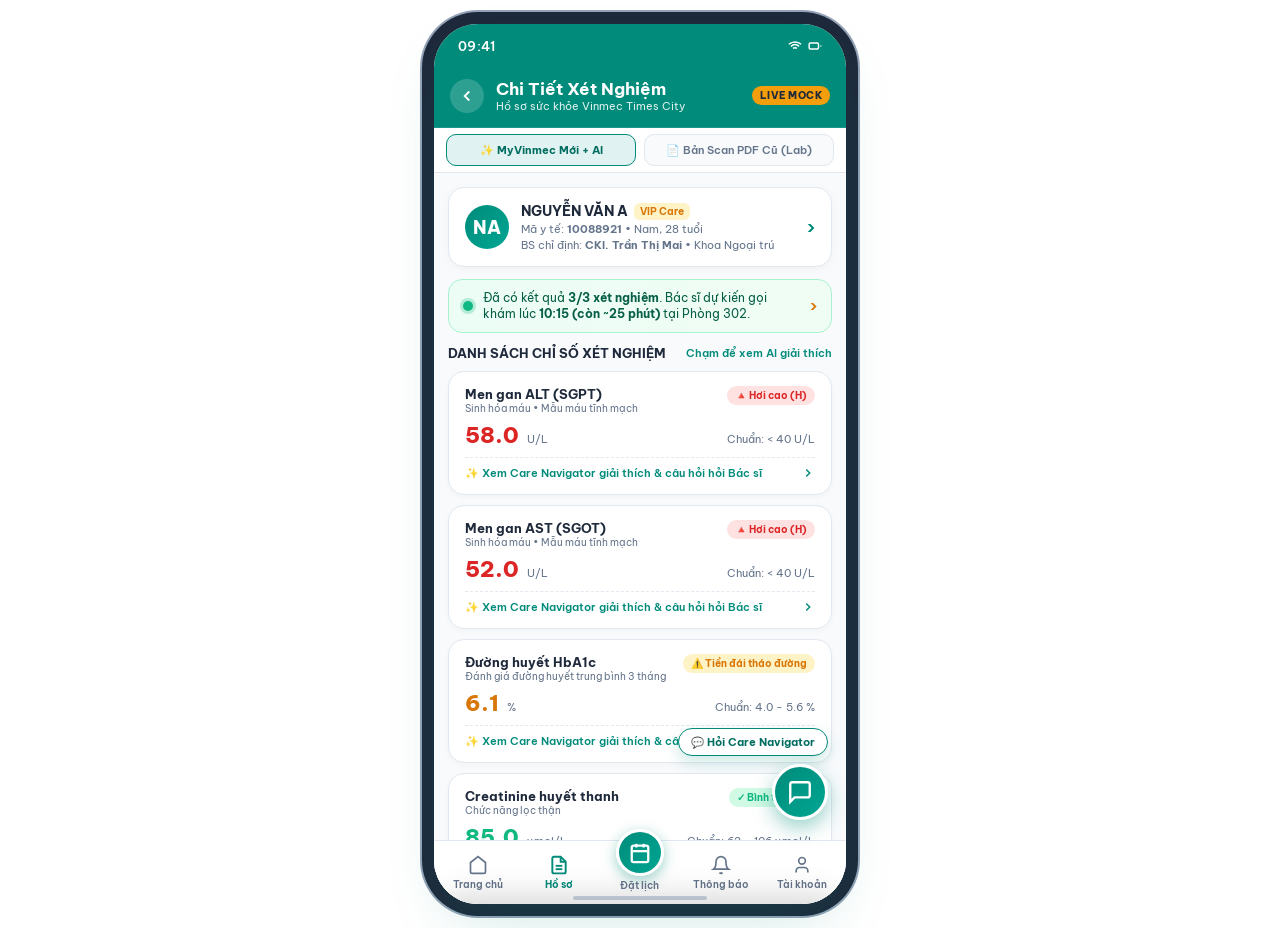
==== 05-prototype/index.html @ 58901ee5 "feat: complete all Vinmec sprint deliverables including slides.pdf, myvinmec heuristic audit, and pr" ====
<!DOCTYPE html>
<html lang="vi">
<head>
  <meta charset="UTF-8">
  <meta name="viewport" content="width=device-width, initial-scale=1.0">
  <title>MyVinmec Care Navigator — Interactive Mobile Prototype</title>
  <link rel="preconnect" href="https://fonts.googleapis.com">
  <link rel="preconnect" href="https://fonts.gstatic.com" crossorigin>
  <link href="https://fonts.googleapis.com/css2?family=Be+Vietnam+Pro:wght@400;500;600;700;800&display=swap" rel="stylesheet">
  <link rel="stylesheet" href="css/style.css">
</head>
<body>

  <!-- KHUNG ĐIỆN THOẠI DI ĐỘNG CĂN GIỮA (2 BÊN RÌA MÀU TRẮNG HOÀN TOÀN) -->
  <div class="device-wrapper">

    <!-- 1. STATUS BAR -->
    <div class="status-bar">
      <span>09:41</span>
      <div class="status-icons">
        <svg width="14" height="14" viewBox="0 0 24 24" fill="none" stroke="currentColor" stroke-width="2.5"><path d="M5 12.55a11 11 0 0 1 14.08 0M1.42 9a16 16 0 0 1 21.16 0M8.53 16.11a6 6 0 0 1 6.95 0M12 20h.01"/></svg>
        <svg width="14" height="14" viewBox="0 0 24 24" fill="none" stroke="currentColor" stroke-width="2.5"><rect x="2" y="7" width="16" height="10" rx="2"/><line x1="22" y1="11" x2="22" y2="13"/></svg>
      </div>
    </div>

    <!-- 2. TOP APP BAR (HEADER TEAL CHUẨN MYVINMEC) -->
    <div class="top-app-bar">
      <div class="app-bar-left">
        <button id="btn-header-back" class="btn-back" title="Quay lại" onclick="goBack()">
          <svg width="18" height="18" viewBox="0 0 24 24" fill="none" stroke="currentColor" stroke-width="2.5"><polyline points="15 18 9 12 15 6"></polyline></svg>
        </button>
        <div>
          <div id="header-title" class="app-bar-title">Chi Tiết Xét Nghiệm</div>
          <div id="header-subtitle" class="app-bar-subtitle">Hồ sơ sức khỏe Vinmec Times City</div>
        </div>
      </div>
      <span id="header-badge" class="app-bar-badge">LIVE MOCK</span>
    </div>

    <!-- 3. SCREEN CONTAINER: CHỨA TẤT CẢ CÁC MÀN HÌNH LIÊN THÔNG -->
    <div class="screen-container">

      <!-- ======================================================== -->
      <!-- MÀN HÌNH MẶC ĐỊNH MỞ LÊN: CHI TIẾT KẾT QUẢ XÉT NGHIỆM -->
      <!-- ======================================================== -->
      <div id="screen-result" class="app-screen active">

        <!-- VIEW SWITCHER (A/B TESTING TAB) -->
        <div class="view-switcher-bar">
          <button id="tab-btn-native" class="switch-tab active" onclick="switchView('native')">
            ✨ MyVinmec Mới + AI
          </button>
          <button id="tab-btn-raw" class="switch-tab" onclick="switchView('raw')">
            📄 Bản Scan PDF Cũ (Lab)
          </button>
        </div>

        <!-- THẺ THÔNG TIN BỆNH NHÂN (CLICK ĐỂ SANG TRANG TÀI KHOẢN / HỒ SƠ) -->
        <div class="patient-header-card" onclick="navigateTo('screen-profile')" title="Chạm để xem chi tiết tài khoản & hồ sơ sức khỏe">
          <div class="patient-avatar">NA</div>
          <div class="patient-info" style="flex:1;">
            <h3>NGUYỄN VĂN A <span class="patient-tag">VIP Care</span></h3>
            <div class="patient-meta">Mã y tế: <strong>10088921</strong> • Nam, 28 tuổi</div>
            <div class="patient-meta">BS chỉ định: <strong>CKI. Trần Thị Mai</strong> • Khoa Ngoại trú</div>
          </div>
          <div style="color:var(--vinmec-teal); font-size:18px; font-weight:700;">›</div>
        </div>

        <!-- BANNER BÁO TIẾN ĐỘ THỰC TẾ (CLICK ĐỂ SANG TRANG THÔNG BÁO) -->
        <div class="wait-status-banner" onclick="navigateTo('screen-notifications')" title="Chạm để xem thông báo cập nhật luồng khám">
          <div class="pulse-dot"></div>
          <div class="wait-status-text" style="flex:1;">
            Đã có kết quả <strong>3/3 xét nghiệm</strong>. Bác sĩ dự kiến gọi khám lúc <strong>10:15 (còn ~25 phút)</strong> tại Phòng 302.
          </div>
          <div style="color:#D97706; font-size:16px; font-weight:700; margin-left:6px;">›</div>
        </div>

        <!-- CHẾ ĐỘ 1: RAW PDF PHÒNG LAB CŨ -->
        <div id="view-raw-pdf" class="view-pane">
          <div class="raw-pdf-card">
            <div class="pdf-header">
              <div>
                <div class="pdf-title">BỆNH VIỆN ĐA KHOA QUỐC TẾ VINMEC</div>
                <div class="pdf-subtitle">PHIẾU KẾT QUẢ XÉT NGHIỆM / LABORATORY REPORT</div>
              </div>
              <div style="font-size: 9px; color: #64748B; text-align: right;">
                <div>Số phiếu: 2026/XN-0921</div>
                <div>Lấy mẫu: 18/10/2026 08:30</div>
              </div>
            </div>

            <table class="raw-table">
              <thead>
                <tr>
                  <th>Tên xét nghiệm</th>
                  <th>Kết quả</th>
                  <th>CSBT</th>
                  <th>Đơn vị</th>
                </tr>
              </thead>
              <tbody>
                <tr onclick="openDrawerWithPreset('ast_alt')" title="Chạm để mở Care AI giải thích chỉ số AST">
                  <td><strong>AST (SGOT)</strong> 💬</td>
                  <td><span class="flag-h">52.0 H</span></td>
                  <td>&lt; 40</td>
                  <td>U/L</td>
                </tr>
                <tr onclick="openDrawerWithPreset('ast_alt')" title="Chạm để mở Care AI giải thích chỉ số ALT">
                  <td><strong>ALT (SGPT)</strong> 💬</td>
                  <td><span class="flag-h">58.0 H</span></td>
                  <td>&lt; 40</td>
                  <td>U/L</td>
                </tr>
                <tr onclick="openDrawerWithPreset('hba1c')" title="Chạm để mở Care AI giải thích chỉ số HbA1c">
                  <td>HbA1c 💬</td>
                  <td><span style="color:#D97706; font-weight:700;">6.1</span></td>
                  <td>4.0 - 5.6</td>
                  <td>%</td>
                </tr>
                <tr onclick="openDrawerWithPreset('glucose')" title="Chạm để mở Care AI giải thích chỉ số Glucose">
                  <td>Glucose (Đói) 💬</td>
                  <td>5.2</td>
                  <td>3.9 - 6.4</td>
                  <td>mmol/L</td>
                </tr>
                <tr onclick="openDrawerWithPreset('creatinine')" title="Chạm để mở Care AI giải thích chỉ số Creatinine">
                  <td>Creatinine 💬</td>
                  <td>85.0</td>
                  <td>62 - 106</td>
                  <td>µmol/L</td>
                </tr>
                <tr onclick="openDrawerWithPreset('acid_uric')" title="Chạm để mở Care AI giải thích chỉ số Acid Uric">
                  <td>Acid Uric 💬</td>
                  <td>380.0</td>
                  <td>200 - 420</td>
                  <td>µmol/L</td>
                </tr>
              </tbody>
            </table>

            <div class="pdf-warning-box">
              ⚠️ <strong>Điểm gãy trải nghiệm quan sát được trên app:</strong> Chữ viết tắt kỹ thuật kèm ký hiệu <code>H (High)</code> bôi đỏ làm bệnh nhân hoảng loạn tự tra Google trong 45 phút chờ đợi. (Nhấp vào từng dòng để xem AI giải thích bình dân).
            </div>
          </div>
        </div>

        <!-- CHẾ ĐỘ 2: MYVINMEC NATIVE + AI CARE NAVIGATOR -->
        <div id="view-native-ai" class="view-pane active">
          <div class="native-section-title">
            <span>DANH SÁCH CHỈ SỐ XÉT NGHIỆM</span>
            <span style="font-size: 11px; color: var(--vinmec-teal); font-weight:600;">Chạm để xem AI giải thích</span>
          </div>

          <!-- Thẻ Men Gan ALT (High) -->
          <div class="result-item-card" onclick="openDrawerWithPreset('ast_alt')">
            <div class="result-item-top">
              <div>
                <div class="result-name">Men gan ALT (SGPT)</div>
                <div class="result-category">Sinh hóa máu • Mẫu máu tĩnh mạch</div>
              </div>
              <span class="badge-status high">🔺 Hơi cao (H)</span>
            </div>
            <div class="result-value-row">
              <span class="result-big-value" style="color: var(--vinmec-red);">58.0</span>
              <span class="result-unit">U/L</span>
              <span class="result-ref-range">Chuẩn: &lt; 40 U/L</span>
            </div>
            <div class="result-ai-hint">
              <span>✨ Xem Care Navigator giải thích & câu hỏi hỏi Bác sĩ</span>
              <svg width="14" height="14" viewBox="0 0 24 24" fill="none" stroke="currentColor" stroke-width="2.5"><polyline points="9 18 15 12 9 6"></polyline></svg>
            </div>
          </div>

          <!-- Thẻ Men Gan AST (High) -->
          <div class="result-item-card" onclick="openDrawerWithPreset('ast_alt')">
            <div class="result-item-top">
              <div>
                <div class="result-name">Men gan AST (SGOT)</div>
                <div class="result-category">Sinh hóa máu • Mẫu máu tĩnh mạch</div>
              </div>
              <span class="badge-status high">🔺 Hơi cao (H)</span>
            </div>
            <div class="result-value-row">
              <span class="result-big-value" style="color: var(--vinmec-red);">52.0</span>
              <span class="result-unit">U/L</span>
              <span class="result-ref-range">Chuẩn: &lt; 40 U/L</span>
            </div>
            <div class="result-ai-hint">
              <span>✨ Xem Care Navigator giải thích & câu hỏi hỏi Bác sĩ</span>
              <svg width="14" height="14" viewBox="0 0 24 24" fill="none" stroke="currentColor" stroke-width="2.5"><polyline points="9 18 15 12 9 6"></polyline></svg>
            </div>
          </div>

          <!-- Thẻ Đường Huyết HbA1c (Borderline) -->
          <div class="result-item-card" onclick="openDrawerWithPreset('hba1c')">
            <div class="result-item-top">
              <div>
                <div class="result-name">Đường huyết HbA1c</div>
                <div class="result-category">Đánh giá đường huyết trung bình 3 tháng</div>
              </div>
              <span class="badge-status borderline">⚠️ Tiền đái tháo đường</span>
            </div>
            <div class="result-value-row">
              <span class="result-big-value" style="color: var(--vinmec-gold-dark);">6.1</span>
              <span class="result-unit">%</span>
              <span class="result-ref-range">Chuẩn: 4.0 - 5.6 %</span>
            </div>
            <div class="result-ai-hint">
              <span>✨ Xem Care Navigator giải thích & câu hỏi hỏi Bác sĩ</span>
              <svg width="14" height="14" viewBox="0 0 24 24" fill="none" stroke="currentColor" stroke-width="2.5"><polyline points="9 18 15 12 9 6"></polyline></svg>
            </div>
          </div>

          <!-- Thẻ Creatinine (Bình thường) -->
          <div class="result-item-card" onclick="openDrawerWithPreset('creatinine')">
            <div class="result-item-top">
              <div>
                <div class="result-name">Creatinine huyết thanh</div>
                <div class="result-category">Chức năng lọc thận</div>
              </div>
              <span class="badge-status normal">✓ Bình thường</span>
            </div>
            <div class="result-value-row">
              <span class="result-big-value" style="color: var(--vinmec-green);">85.0</span>
              <span class="result-unit">µmol/L</span>
              <span class="result-ref-range">Chuẩn: 62 - 106 µmol/L</span>
            </div>
            <div class="result-ai-hint">
              <span>✨ Xem Care Navigator giải thích chức năng thận</span>
              <svg width="14" height="14" viewBox="0 0 24 24" fill="none" stroke="currentColor" stroke-width="2.5"><polyline points="9 18 15 12 9 6"></polyline></svg>
            </div>
          </div>

          <!-- Thẻ Acid Uric (Bình thường) -->
          <div class="result-item-card" onclick="openDrawerWithPreset('acid_uric')">
            <div class="result-item-top">
              <div>
                <div class="result-name">Acid Uric huyết thanh</div>
                <div class="result-category">Chuyển hóa đạm & Phòng ngừa Gút</div>
              </div>
              <span class="badge-status normal">✓ Bình thường</span>
            </div>
            <div class="result-value-row">
              <span class="result-big-value" style="color: var(--vinmec-green);">380.0</span>
              <span class="result-unit">µmol/L</span>
              <span class="result-ref-range">Chuẩn: 200 - 420 µmol/L</span>
            </div>
            <div class="result-ai-hint">
              <span>✨ Xem Care Navigator giải thích nguy cơ gút & ăn uống</span>
              <svg width="14" height="14" viewBox="0 0 24 24" fill="none" stroke="currentColor" stroke-width="2.5"><polyline points="9 18 15 12 9 6"></polyline></svg>
            </div>
          </div>

          <!-- CÁC NÚT HÀNH ĐỘNG ĐIỀU HƯỚNG LIÊN THÔNG SANG CÁC TRANG KHÁC -->
          <div class="action-buttons-group">
            <button class="btn-secondary-action" onclick="navigateTo('screen-booking')">
              <span>📅 Đặt Lịch Tái Khám / Tư Vấn Chuyên Sâu</span>
              <span>→</span>
            </button>
            <button class="btn-secondary-action" onclick="navigateTo('screen-records')">
              <span>📑 Xem Toàn Bộ Lịch Sử Hồ Sơ Khám Bệnh</span>
              <span>→</span>
            </button>
          </div>

        </div>

      </div>

      <!-- ======================================================== -->
      <!-- MÀN HÌNH 1: TRANG CHỦ (SCREEN-HOME)                     -->
      <!-- ======================================================== -->
      <div id="screen-home" class="app-screen">
        
        <!-- Search bar -->
        <div class="home-search-bar">
          <svg width="16" height="16" viewBox="0 0 24 24" fill="none" stroke="#64748B" stroke-width="2.5"><circle cx="11" cy="11" r="8"></circle><line x1="21" y1="21" x2="16.65" y2="16.65"></line></svg>
          <input type="text" placeholder="Tìm bác sĩ, chuyên khoa, dịch vụ y tế..." readonly onclick="navigateTo('screen-booking')">
        </div>

        <!-- Banner Hero Ưu đãi -->
        <div class="hero-banner-card">
          <h4>Chăm Sóc Thai Kỳ Toàn Diện</h4>
          <p>Gói phục hồi chuyên sâu sau sinh cho mẹ & tầm soát sơ sinh sớm tại Vinmec Times City.</p>
          <button class="btn-banner-cta" onclick="navigateTo('screen-booking')">Khám Phá Ngay</button>
        </div>

        <!-- Lưới 6 icon tiện ích (2x3) chuẩn MyVinmec -->
        <div class="quick-action-grid">
          <div class="quick-action-item" onclick="navigateTo('screen-booking')">
            <div class="action-icon-circle">📅</div>
            <div class="action-title">Lịch Hẹn</div>
          </div>
          <div class="quick-action-item" onclick="openDrawerWithPreset('ast_alt')">
            <div class="action-icon-circle" style="background:#FEF3C7; color:#B45309;">✨</div>
            <div class="action-title">Care AI</div>
          </div>
          <div class="quick-action-item" onclick="navigateTo('screen-records')">
            <div class="action-icon-circle">📑</div>
            <div class="action-title">Hồ Sơ Y Tế</div>
          </div>
          <div class="quick-action-item" onclick="navigateTo('screen-booking')">
            <div class="action-icon-circle">🩺</div>
            <div class="action-title">Dịch Vụ</div>
          </div>
          <div class="quick-action-item">
            <div class="action-icon-circle">🍼</div>
            <div class="action-title">Làm Mẹ</div>
          </div>
          <div class="quick-action-item">
            <div class="action-icon-circle">💉</div>
            <div class="action-title">Sổ Tiêm</div>
          </div>
        </div>

        <!-- BANNER BÁO CÓ KẾT QUẢ XÉT NGHIỆM HÔM NAY (CLICK NHẢY SANG TRANG KẾT QUẢ) -->
        <div class="home-result-alert" onclick="navigateTo('screen-result')">
          <div style="display:flex; align-items:center; gap:10px;">
            <div class="pulse-dot"></div>
            <div>
              <div style="font-size:12.5px; font-weight:800; color:var(--vinmec-teal-dark);">Đã có kết quả xét nghiệm hôm nay!</div>
              <div style="font-size:11px; color:var(--vinmec-muted);">3 chỉ số sinh hóa máu • Nhấn để xem & hỏi Care AI</div>
            </div>
          </div>
          <svg width="18" height="18" viewBox="0 0 24 24" fill="none" stroke="var(--vinmec-teal)" stroke-width="2.5"><polyline points="9 18 15 12 9 6"></polyline></svg>
        </div>

        <!-- Khám gần đây -->
        <div class="native-section-title">
          <span>ĐÃ KHÁM GẦN ĐÂY</span>
          <span style="font-size:11px; color:var(--vinmec-teal); cursor:pointer;" onclick="navigateTo('screen-records')">Xem tất cả</span>
        </div>

        <div class="record-item-card" onclick="navigateTo('screen-result')">
          <div>
            <span class="record-date-badge">18/10/2026 • Hôm nay</span>
            <div class="record-title">Khám Ngoại Trú & Xét Nghiệm Máu</div>
            <div class="record-hospital">Vinmec Times City • BS. CKI Trần Thị Mai</div>
          </div>
          <svg width="16" height="16" viewBox="0 0 24 24" fill="none" stroke="#64748B" stroke-width="2.5"><polyline points="9 18 15 12 9 6"></polyline></svg>
        </div>

      </div>

      <!-- ======================================================== -->
      <!-- MÀN HÌNH 2: TRANG HỒ SƠ SỨC KHỎE (SCREEN-RECORDS)        -->
      <!-- ======================================================== -->
      <div id="screen-records" class="app-screen">
        
        <!-- Header Hồ sơ -->
        <div class="patient-header-card">
          <div class="patient-avatar">NA</div>
          <div class="patient-info">
            <h3>NGUYỄN VĂN A</h3>
            <div class="patient-meta">Mã y tế: <strong>10088921</strong> • Nam, 28 tuổi</div>
            <div class="patient-meta">Hồ sơ liên kết: <strong>01 bệnh nhân</strong></div>
          </div>
        </div>

        <div class="native-section-title">
          <span>LỊCH SỬ THĂM KHÁM & KẾT QUẢ</span>
        </div>

        <!-- Đợt khám hôm nay -> Bấm vào nhảy sang Trang Kết Quả -->
        <div class="record-item-card" style="border: 1.5px solid var(--vinmec-teal); background:#F0FDF4;" onclick="navigateTo('screen-result')">
          <div>
            <span class="record-date-badge" style="background:var(--vinmec-teal); color:#FFFFFF;">18/10/2026 • Đang diễn ra</span>
            <div class="record-title">Khám Ngoại Trú & Sinh Hóa Máu (3 chỉ số)</div>
            <div class="record-hospital">Vinmec Times City • Phòng 302 • Bác sĩ Trần Thị Mai</div>
          </div>
          <span style="font-size:11px; font-weight:800; color:var(--vinmec-teal);">Xem kết quả →</span>
        </div>

        <!-- Đợt khám quá khứ 1 -->
        <div class="record-item-card">
          <div>
            <span class="record-date-badge">02/07/2021</span>
            <div class="record-title">Khám Sức Khỏe Tổng Quát Định Kỳ</div>
            <div class="record-hospital">Vinmec Times City • Khoa Khám bệnh</div>
          </div>
          <svg width="16" height="16" viewBox="0 0 24 24" fill="none" stroke="#94A3B8" stroke-width="2.5"><polyline points="9 18 15 12 9 6"></polyline></svg>
        </div>

        <!-- Đợt khám quá khứ 2 -->
        <div class="record-item-card">
          <div>
            <span class="record-date-badge">26/12/2020</span>
            <div class="record-title">Khám Chuyên Khoa Tai Mũi Họng</div>
            <div class="record-hospital">Vinmec Times City • Nội soi vòm họng</div>
          </div>
          <svg width="16" height="16" viewBox="0 0 24 24" fill="none" stroke="#94A3B8" stroke-width="2.5"><polyline points="9 18 15 12 9 6"></polyline></svg>
        </div>

      </div>

      <!-- ======================================================== -->
      <!-- MÀN HÌNH 3: TRANG ĐẶT LỊCH KHÁM (SCREEN-BOOKING)        -->
      <!-- ======================================================== -->
      <div id="screen-booking" class="app-screen">
        
        <div class="booking-step-card">
          <div class="booking-label">1. Cơ sở y tế Vinmec</div>
          <div class="booking-chip-group">
            <div class="booking-chip selected">Vinmec Times City (Hà Nội)</div>
            <div class="booking-chip">Vinmec Central Park (TP.HCM)</div>
            <div class="booking-chip">Vinmec Đà Nẵng</div>
          </div>
        </div>

        <div class="booking-step-card">
          <div class="booking-label">2. Chuyên khoa khám</div>
          <div class="booking-chip-group">
            <div class="booking-chip selected">Nội Đa Khoa</div>
            <div class="booking-chip">Nội Tiết & Tiểu Đường</div>
            <div class="booking-chip">Tiêu Hóa - Gan Mật</div>
            <div class="booking-chip">Tim Mạch</div>
          </div>
        </div>

        <div class="booking-step-card">
          <div class="booking-label">3. Khung giờ mong muốn</div>
          <div class="booking-chip-group">
            <div class="booking-chip selected">Sáng 09:00 - 10:00</div>
            <div class="booking-chip">Sáng 10:30 - 11:30</div>
            <div class="booking-chip">Chiều 14:00 - 15:00</div>
          </div>
        </div>

        <button class="btn-confirm-booking" onclick="confirmBooking()">
          Xác Nhận Đặt Lịch Khám
        </button>

      </div>

      <!-- ======================================================== -->
      <!-- MÀN HÌNH 4: TRANG THÔNG BÁO (SCREEN-NOTIFICATIONS)      -->
      <!-- ======================================================== -->
      <div id="screen-notifications" class="app-screen">
        
        <!-- Thông báo kết quả xét nghiệm (Click nhảy sang Trang Kết Quả) -->
        <div class="notif-item-card" style="border-left: 3px solid var(--vinmec-teal);" onclick="navigateTo('screen-result')">
          <div class="notif-icon">📑</div>
          <div class="notif-content">
            <h5>Kết quả xét nghiệm sinh hóa máu đã sẵn sàng!</h5>
            <p>Bảng kết quả cận lâm sàng của bạn đã được cập nhật. Nhấn vào đây để xem chi tiết và tham vấn cùng Trợ lý AI Care Navigator.</p>
            <div class="notif-time">10 phút trước • Bệnh viện Vinmec Times City</div>
          </div>
        </div>

        <div class="notif-item-card">
          <div class="notif-icon">⏰</div>
          <div class="notif-content">
            <h5>Nhắc lịch tư vấn với Bác sĩ</h5>
            <p>Dự kiến lượt khám của bạn với BS. CKI Trần Thị Mai tại Phòng 302 sẽ bắt đầu lúc 10:15.</p>
            <div class="notif-time">25 phút trước • Thông báo luồng khám</div>
          </div>
        </div>

        <div class="notif-item-card">
          <div class="notif-icon">🎁</div>
          <div class="notif-content">
            <h5>Đặc quyền thành viên VIP Care</h5>
            <p>Tặng 01 voucher tư vấn dinh dưỡng trực tuyến khi hoàn tất đợt khám tổng quát trong tháng 10.</p>
            <div class="notif-time">Hôm qua • Chương trình khách hàng</div>
          </div>
        </div>

      </div>

      <!-- ======================================================== -->
      <!-- MÀN HÌNH 5: TRANG TÀI KHOẢN (SCREEN-PROFILE)            -->
      <!-- ======================================================== -->
      <div id="screen-profile" class="app-screen">
        
        <div class="profile-card">
          <div class="profile-avatar-big">NA</div>
          <h4 style="font-size:16px; font-weight:800;">NGUYỄN VĂN A</h4>
          <p style="font-size:11px; color:var(--vinmec-muted); margin-top:2px;">Mã y tế: 10088921 • Hạng thẻ: <strong>Vinmec VIP Care</strong></p>
        </div>

        <div class="profile-menu-list">
          <div class="profile-menu-item" onclick="navigateTo('screen-records')">
            <span>📑 Hồ sơ sức khỏe cá nhân</span>
            <span>→</span>
          </div>
          <div class="profile-menu-item">
            <span>👥 Quản lý hồ sơ người thân (01 người)</span>
            <span>→</span>
          </div>
          <div class="profile-menu-item">
            <span>🔒 Bảo mật Touch ID / Face ID</span>
            <span style="color:var(--vinmec-teal); font-weight:700;">Đã bật</span>
          </div>
          <a href="tel:1900232389" class="profile-menu-item">
            <span>📞 Tổng đài CSKH Vinmec: 1900 23 23 89</span>
            <span>Gọi ngay</span>
          </a>
          <div class="profile-menu-item" onclick="alert('Tuân thủ nghiêm ngặt Nghị định 13/2023/NĐ-CP và tiêu chuẩn bảo mật y tế JCI.');">
            <span>🛡️ Chính sách bảo mật dữ liệu (NĐ 13)</span>
            <span>→</span>
          </div>
        </div>

      </div>

    </div>

    <!-- 4. SMART FLOATING ACTION BUTTON (FAB MYVINMEC CƠ CHẾ ẨN THÔNG MINH) -->
    <div id="fab-main-container" class="fab-container">
      <div class="fab-badge-tip">
        <span>💬 Hỏi Care Navigator</span>
      </div>
      <div class="fab-chat-btn" onclick="toggleDrawer()" title="Mở Trợ lý Care Navigator">
        <svg width="26" height="26" viewBox="0 0 24 24" fill="none" stroke="currentColor" stroke-width="2.2"><path d="M21 15a2 2 0 0 1-2 2H7l-4 4V5a2 2 0 0 1 2-2h14a2 2 0 0 1 2 2z"/></svg>
      </div>
    </div>

    <!-- 5. AI CARE NAVIGATOR DRAWER (BOTTOM SHEET TRƯỢT LÊN) -->
    <div id="drawer-overlay" class="ai-drawer-overlay" onclick="toggleDrawer()"></div>
    <div id="ai-drawer" class="ai-drawer">
      <div class="drawer-handle-bar"></div>
      
      <div class="drawer-header">
        <div class="drawer-title-group">
          <h4>🏥 MyVinmec Care Navigator</h4>
          <p>Phiên dịch ngôn ngữ bình dân • Trang bị câu hỏi hỏi Bác sĩ</p>
        </div>
        <button class="btn-close-drawer" onclick="toggleDrawer()">✕</button>
      </div>

      <div class="drawer-body">
        
        <!-- CHỌN PRESET NHANH -->
        <div class="preset-chips-container">
          <div class="preset-label">Tình huống kiểm thử nhanh (Demo Presets):</div>
          <div class="preset-list">
            <div class="preset-chip" onclick="handlePreset('ast_alt')">
              <span>🩸</span>
              <span><strong>Tình huống 1:</strong> Men gan tăng nhẹ 58 U/L (P1)</span>
            </div>
            <div class="preset-chip" onclick="handlePreset('hba1c')">
              <span>🩺</span>
              <span><strong>Tình huống 2:</strong> HbA1c 6.1% ranh giới (P2)</span>
            </div>
            <div class="preset-chip" onclick="handlePreset('creatinine')">
              <span>🧪</span>
              <span><strong>Tình huống 3:</strong> Creatinine 85 µmol/L (Thận tốt)</span>
            </div>
            <div class="preset-chip" onclick="handlePreset('acid_uric')">
              <span>🥩</span>
              <span><strong>Tình huống 4:</strong> Acid Uric 380 µmol/L (An toàn)</span>
            </div>
            <div class="preset-chip" onclick="handlePreset('glucose')">
              <span>🍯</span>
              <span><strong>Tình huống 5:</strong> Glucose đói 5.2 mmol/L (Chuẩn)</span>
            </div>
            <div class="preset-chip red-preset" onclick="handlePreset('red_flag')">
              <span>🚨</span>
              <span><strong>Thử thách Cấp cứu:</strong> Đau ngực & Khó thở (Red-Flag)</span>
            </div>
          </div>
        </div>

        <!-- VÙNG HIỂN THỊ KẾT QUẢ AI -->
        <div id="ai-response-container">
          <div class="ai-response-box">
            <div class="ai-response-section">
              <span class="ai-section-badge">✨ Giới thiệu tính năng</span>
              <div class="ai-plain-text">
                Chào bạn! Tôi là <strong>Care Navigator</strong>. Tôi giúp bạn hiểu ý nghĩa đời thường của các chỉ số xét nghiệm và chuẩn bị sẵn các câu hỏi trọng tâm để bạn tự tin trao đổi với bác sĩ trong phòng khám sắp tới.
              </div>
            </div>
            <div class="disclaimer-badge">
              <span>⚠️</span>
              <span><strong>Rào chắn y tế:</strong> Tôi là công cụ giao tiếp phi lâm sàng, không đưa ra chẩn đoán và không kê đơn thuốc.</span>
            </div>
          </div>
        </div>

      </div>

      <!-- CHAT INPUT -->
      <div class="drawer-input-area">
        <input type="text" id="user-chat-input" class="chat-input" placeholder="Hỏi thêm về chỉ số xét nghiệm..." onkeypress="if(event.key === 'Enter') sendUserQuery()">
        <button class="btn-send-chat" onclick="sendUserQuery()" title="Gửi câu hỏi">
          <svg width="18" height="18" viewBox="0 0 24 24" fill="none" stroke="currentColor" stroke-width="2.5"><line x1="22" y1="2" x2="11" y2="13"></line><polygon points="22 2 15 22 11 13 2 9 22 2"></polygon></svg>
        </button>
      </div>

    </div>

    <!-- 6. BOTTOM NAVIGATION BAR (CHUẨN 5 TABS MYVINMEC) -->
    <div class="bottom-nav-bar">
      <div id="tab-nav-home" class="nav-tab-item" onclick="navigateTo('screen-home')">
        <svg width="20" height="20" viewBox="0 0 24 24" fill="none" stroke="currentColor" stroke-width="2"><path d="m3 9 9-7 9 7v11a2 2 0 0 1-2 2H5a2 2 0 0 1-2-2z"/></svg>
        <span>Trang chủ</span>
      </div>
      <div id="tab-nav-records" class="nav-tab-item active" onclick="navigateTo('screen-records')">
        <svg width="20" height="20" viewBox="0 0 24 24" fill="none" stroke="currentColor" stroke-width="2.3"><path d="M14 2H6a2 2 0 0 0-2 2v16a2 2 0 0 0 2 2h12a2 2 0 0 0 2-2V8z"/><polyline points="14 2 14 8 20 8"/><line x1="16" y1="13" x2="8" y2="13"/><line x1="16" y1="17" x2="8" y2="17"/></svg>
        <span>Hồ sơ</span>
      </div>
      <div id="tab-nav-booking" class="nav-tab-item nav-tab-center" onclick="navigateTo('screen-booking')">
        <div class="center-action-btn" title="Đặt khám nhanh">
          <svg width="22" height="22" viewBox="0 0 24 24" fill="none" stroke="currentColor" stroke-width="2.5"><rect x="3" y="4" width="18" height="18" rx="2"/><line x1="16" y1="2" x2="16" y2="6"/><line x1="8" y1="2" x2="8" y2="6"/><line x1="3" y1="10" x2="21" y2="10"/></svg>
        </div>
        <span>Đặt lịch</span>
      </div>
      <div id="tab-nav-notifications" class="nav-tab-item" onclick="navigateTo('screen-notifications')">
        <svg width="20" height="20" viewBox="0 0 24 24" fill="none" stroke="currentColor" stroke-width="2"><path d="M6 8a6 6 0 0 1 12 0c0 7 3 9 3 9H3s3-2 3-9"/><path d="M10.3 21a1.94 1.94 0 0 0 3.4 0"/></svg>
        <span>Thông báo</span>
      </div>
      <div id="tab-nav-profile" class="nav-tab-item" onclick="navigateTo('screen-profile')">
        <svg width="20" height="20" viewBox="0 0 24 24" fill="none" stroke="currentColor" stroke-width="2"><path d="M19 21v-2a4 4 0 0 0-4-4H9a4 4 0 0 0-4 4v2"/><circle cx="12" cy="7" r="4"/></svg>
        <span>Tài khoản</span>
      </div>
    </div>

    <!-- 7. HOME INDICATOR IPHONE -->
    <div class="home-indicator"></div>

  </div>

  <!-- LOAD MODULES: GUARDRAILS -> RAG ENGINE -> APP ROUTER -->
  <script src="js/guardrails.js"></script>
  <script src="js/rag_engine.js"></script>
  <script src="js/app.js"></script>
</body>
</html>
---- 05-prototype/css/style.css ----
:root {
  --vinmec-teal: #008B7A;
  --vinmec-teal-dark: #006D60;
  --vinmec-teal-light: #00A693;
  --vinmec-mint: #E0F2F1;
  --vinmec-mint-bg: #E6F7F5;
  --vinmec-gold: #F59E0B;
  --vinmec-gold-dark: #D97706;
  --vinmec-gold-light: #FEF3C7;
  --vinmec-red: #DC2626;
  --vinmec-red-light: #FEE2E2;
  --vinmec-green: #10B981;
  --vinmec-green-light: #D1FAE5;
  --vinmec-bg: #F8FAFC;
  --vinmec-card: #FFFFFF;
  --vinmec-text: #1E293B;
  --vinmec-muted: #64748B;
  --vinmec-border: #E2E8F0;
}

* {
  box-sizing: border-box;
  margin: 0;
  padding: 0;
  font-family: 'Be Vietnam Pro', -apple-system, BlinkMacSystemFont, "Segoe UI", Roboto, sans-serif;
  -webkit-tap-highlight-color: transparent;
}

body {
  background-color: #FFFFFF; /* Hai bên rìa màu trắng hoàn toàn theo yêu cầu */
  display: flex;
  justify-content: center;
  align-items: center;
  min-height: 100vh;
  color: var(--vinmec-text);
  overflow-x: hidden;
}

/* KHUNG MÔ PHỎNG ĐIỆN THOẠI DI ĐỘNG */
.device-wrapper {
  width: 412px;
  height: 880px;
  background: #FFFFFF;
  border-radius: 44px;
  box-shadow: 0 25px 60px -15px rgba(0, 139, 122, 0.22), 0 0 0 12px #1E293B, 0 0 0 14px #94A3B8;
  position: relative;
  overflow: hidden;
  display: flex;
  flex-direction: column;
  margin: 24px auto;
}

@media (max-width: 440px) {
  .device-wrapper {
    width: 100vw;
    height: 100vh;
    border-radius: 0;
    box-shadow: none;
    margin: 0;
  }
}

/* STATUS BAR */
.status-bar {
  height: 44px;
  background: var(--vinmec-teal);
  display: flex;
  justify-content: space-between;
  align-items: center;
  padding: 0 24px;
  color: #FFFFFF;
  font-size: 13px;
  font-weight: 600;
  letter-spacing: 0.3px;
  z-index: 30;
  flex-shrink: 0;
}

.status-icons {
  display: flex;
  align-items: center;
  gap: 6px;
}

/* TOP APP BAR CHUẨN MYVINMEC */
.top-app-bar {
  background: var(--vinmec-teal);
  color: #FFFFFF;
  padding: 10px 16px 14px;
  display: flex;
  align-items: center;
  justify-content: space-between;
  z-index: 25;
  flex-shrink: 0;
  border-bottom: 1px solid rgba(255,255,255,0.1);
}

.app-bar-left {
  display: flex;
  align-items: center;
  gap: 12px;
}

.btn-back {
  background: rgba(255, 255, 255, 0.18);
  border: none;
  width: 34px;
  height: 34px;
  border-radius: 50%;
  color: #FFFFFF;
  display: flex;
  align-items: center;
  justify-content: center;
  cursor: pointer;
  transition: all 0.2s;
}

.btn-back:hover {
  background: rgba(255, 255, 255, 0.35);
  transform: scale(1.05);
}

.app-bar-title {
  font-size: 16.5px;
  font-weight: 700;
}

.app-bar-subtitle {
  font-size: 11px;
  opacity: 0.88;
  font-weight: 400;
}

.app-bar-badge {
  background: var(--vinmec-gold);
  color: #1E293B;
  font-size: 10px;
  font-weight: 800;
  padding: 3px 8px;
  border-radius: 12px;
  text-transform: uppercase;
  letter-spacing: 0.5px;
}

/* QUẢN LÝ MÀN HÌNH (SCREEN CONTAINER & ROUTER) */
.screen-container {
  flex: 1;
  position: relative;
  overflow: hidden;
  background: var(--vinmec-bg);
}

.app-screen {
  position: absolute;
  inset: 0;
  overflow-y: auto;
  padding: 14px 14px 84px;
  display: none;
  background: var(--vinmec-bg);
}

.app-screen.active {
  display: block;
}

/* BỘ CHUYỂN CHẾ ĐỘ VIEW TRÊN MÀN HÌNH KẾT QUẢ (A/B TESTING TAB) */
.view-switcher-bar {
  background: #FFFFFF;
  border-bottom: 1px solid var(--vinmec-border);
  display: flex;
  padding: 6px 12px;
  gap: 8px;
  margin: -14px -14px 14px -14px;
  position: sticky;
  top: -14px;
  z-index: 15;
}

.switch-tab {
  flex: 1;
  padding: 8px 10px;
  font-size: 11px;
  font-weight: 600;
  border: 1px solid var(--vinmec-border);
  background: var(--vinmec-bg);
  border-radius: 10px;
  cursor: pointer;
  text-align: center;
  transition: all 0.2s;
  color: var(--vinmec-muted);
}

.switch-tab.active {
  background: var(--vinmec-mint);
  border-color: var(--vinmec-teal);
  color: var(--vinmec-teal-dark);
  font-weight: 700;
}

/* CARD THÔNG TIN BỆNH NHÂN */
.patient-header-card {
  background: #FFFFFF;
  border-radius: 16px;
  padding: 14px 16px;
  margin-bottom: 12px;
  border: 1px solid var(--vinmec-border);
  box-shadow: 0 2px 8px rgba(0, 0, 0, 0.04);
  display: flex;
  align-items: center;
  gap: 12px;
}

.patient-avatar {
  width: 44px;
  height: 44px;
  border-radius: 50%;
  background: linear-gradient(135deg, var(--vinmec-teal), var(--vinmec-teal-light));
  color: #FFFFFF;
  display: flex;
  align-items: center;
  justify-content: center;
  font-size: 18px;
  font-weight: 800;
  flex-shrink: 0;
}

.patient-info h3 {
  font-size: 14px;
  font-weight: 700;
  color: var(--vinmec-text);
  display: flex;
  align-items: center;
  gap: 6px;
}

.patient-meta {
  font-size: 11px;
  color: var(--vinmec-muted);
  margin-top: 2px;
}

.patient-tag {
  background: var(--vinmec-gold-light);
  color: var(--vinmec-gold-dark);
  font-size: 10px;
  font-weight: 700;
  padding: 2px 6px;
  border-radius: 6px;
}

/* BANNER BÁO TIẾN ĐỘ THỰC TẾ */
.wait-status-banner {
  background: linear-gradient(90deg, #ECFDF5, #F0FDF4);
  border: 1px solid #A7F3D0;
  border-radius: 14px;
  padding: 10px 14px;
  margin-bottom: 12px;
  display: flex;
  align-items: center;
  gap: 10px;
}

.pulse-dot {
  width: 10px;
  height: 10px;
  border-radius: 50%;
  background: var(--vinmec-green);
  box-shadow: 0 0 0 3px rgba(16, 185, 129, 0.25);
  animation: pulseAnim 1.8s infinite;
  flex-shrink: 0;
}

@keyframes pulseAnim {
  0%, 100% { transform: scale(1); opacity: 1; }
  50% { transform: scale(1.2); opacity: 0.6; }
}

.wait-status-text {
  font-size: 11.5px;
  color: #065F46;
  line-height: 1.4;
}

/* CHẾ ĐỘ RAW PDF PHÒNG LAB (MÔ PHỎNG THỰC TẾ BƯỚC 5 TRONG APP) */
.view-pane {
  display: none;
}

.view-pane.active {
  display: block;
}

.raw-pdf-card {
  background: #FFFFFF;
  border-radius: 12px;
  border: 1px solid #CBD5E1;
  padding: 16px;
  box-shadow: 0 4px 12px rgba(0, 0, 0, 0.05);
  font-size: 11px;
}

.pdf-header {
  border-bottom: 2px solid #008B7A;
  padding-bottom: 8px;
  margin-bottom: 12px;
  display: flex;
  justify-content: space-between;
  align-items: flex-end;
}

.pdf-title {
  font-size: 13px;
  font-weight: 800;
  color: #008B7A;
  text-transform: uppercase;
}

.pdf-subtitle {
  font-size: 9px;
  color: #64748B;
}

.raw-table {
  width: 100%;
  border-collapse: collapse;
  font-size: 10.5px;
}

.raw-table th {
  background: #F1F5F9;
  color: #475569;
  text-align: left;
  padding: 6px 4px;
  font-weight: 700;
  border-bottom: 1px solid #CBD5E1;
  font-size: 10px;
}

.raw-table td {
  padding: 7px 4px;
  border-bottom: 1px solid #F1F5F9;
  color: #334155;
}

.flag-h {
  color: #DC2626;
  font-weight: 800;
  background: #FEE2E2;
  padding: 2px 6px;
  border-radius: 4px;
  display: inline-block;
}

.pdf-warning-box {
  margin-top: 14px;
  padding: 10px;
  background: #FFFBEB;
  border-left: 3px solid var(--vinmec-gold);
  border-radius: 6px;
  font-size: 10px;
  color: #92400E;
  line-height: 1.4;
}

/* CHẾ ĐỘ NATIVE MYVINMEC KẾT QUẢ */
.native-section-title {
  font-size: 13px;
  font-weight: 700;
  color: var(--vinmec-text);
  margin: 8px 0 10px;
  display: flex;
  justify-content: space-between;
  align-items: center;
}

.result-item-card {
  background: #FFFFFF;
  border-radius: 16px;
  border: 1px solid var(--vinmec-border);
  padding: 14px 16px;
  margin-bottom: 10px;
  box-shadow: 0 2px 6px rgba(0,0,0,0.03);
  cursor: pointer;
  transition: all 0.2s;
}

.result-item-card:hover {
  border-color: var(--vinmec-teal);
  transform: translateY(-1px);
  box-shadow: 0 4px 12px rgba(0, 139, 122, 0.12);
}

.result-item-top {
  display: flex;
  justify-content: space-between;
  align-items: flex-start;
  margin-bottom: 6px;
}

.result-name {
  font-size: 13px;
  font-weight: 700;
  color: var(--vinmec-text);
}

.result-category {
  font-size: 10px;
  color: var(--vinmec-muted);
}

.badge-status {
  font-size: 10px;
  font-weight: 700;
  padding: 3px 8px;
  border-radius: 12px;
  display: inline-flex;
  align-items: center;
  gap: 4px;
}

.badge-status.high {
  background: var(--vinmec-red-light);
  color: var(--vinmec-red);
}

.badge-status.borderline {
  background: var(--vinmec-gold-light);
  color: var(--vinmec-gold-dark);
}

.badge-status.normal {
  background: var(--vinmec-green-light);
  color: var(--vinmec-green);
}

.result-value-row {
  display: flex;
  align-items: baseline;
  gap: 8px;
  margin: 6px 0;
}

.result-big-value {
  font-size: 22px;
  font-weight: 800;
  color: var(--vinmec-text);
}

.result-unit {
  font-size: 11px;
  color: var(--vinmec-muted);
}

.result-ref-range {
  font-size: 10.5px;
  color: var(--vinmec-muted);
  margin-left: auto;
}

.result-ai-hint {
  margin-top: 8px;
  padding-top: 8px;
  border-top: 1px dashed var(--vinmec-border);
  display: flex;
  align-items: center;
  justify-content: space-between;
  color: var(--vinmec-teal);
  font-size: 11px;
  font-weight: 600;
}

/* SMART FLOATING ACTION BUTTON (FAB MYVINMEC CƠ CHẾ ẨN THÔNG MINH) */
.fab-container {
  position: absolute;
  bottom: 84px;
  right: 18px;
  z-index: 35;
  display: flex;
  flex-direction: column;
  align-items: flex-end;
  gap: 8px;
  transition: all 0.3s cubic-bezier(0.16, 1, 0.3, 1);
}

/* Trạng thái khi người dùng cuộn màn hình: Tự động thu nhỏ và làm mờ */
.fab-container.scrolling {
  opacity: 0.35;
  transform: scale(0.8) translateX(12px);
  pointer-events: none;
}

/* Trạng thái nghỉ sau 10s: Thu gọn sang mép phải dạng tai thỏ */
.fab-container.docked {
  opacity: 0.65;
  transform: translateX(24px);
}

.fab-container.docked:hover {
  opacity: 1;
  transform: translateX(0);
}

.fab-badge-tip {
  background: #FFFFFF;
  border: 1px solid var(--vinmec-teal);
  color: var(--vinmec-teal-dark);
  padding: 6px 12px;
  border-radius: 20px;
  font-size: 10.5px;
  font-weight: 700;
  box-shadow: 0 6px 16px rgba(0, 139, 122, 0.2);
  pointer-events: none;
  animation: floatTip 3s ease-in-out infinite;
  white-space: nowrap;
}

@keyframes floatTip {
  0%, 100% { transform: translateY(0); }
  50% { transform: translateY(-5px); }
}

.fab-chat-btn {
  background: linear-gradient(135deg, var(--vinmec-teal), var(--vinmec-teal-light));
  color: #FFFFFF;
  width: 56px;
  height: 56px;
  border-radius: 50%;
  box-shadow: 0 8px 20px rgba(0, 139, 122, 0.4);
  display: flex;
  align-items: center;
  justify-content: center;
  cursor: pointer;
  border: 3px solid #FFFFFF;
  transition: all 0.25s cubic-bezier(0.175, 0.885, 0.32, 1.275);
}

.fab-chat-btn:hover {
  transform: scale(1.08);
  box-shadow: 0 10px 25px rgba(0, 139, 122, 0.55);
}

/* AI BOTTOM DRAWER (TRỢ LÝ MYVINMEC CARE NAVIGATOR) */
.ai-drawer-overlay {
  position: absolute;
  inset: 0;
  background: rgba(15, 23, 42, 0.55);
  backdrop-filter: blur(3px);
  z-index: 40;
  display: none;
  opacity: 0;
  transition: opacity 0.3s;
}

.ai-drawer-overlay.active {
  display: block;
  opacity: 1;
}

.ai-drawer {
  position: absolute;
  bottom: 0;
  left: 0;
  right: 0;
  background: #FFFFFF;
  border-radius: 28px 28px 0 0;
  box-shadow: 0 -10px 30px rgba(0,0,0,0.15);
  z-index: 45;
  max-height: 84%;
  display: flex;
  flex-direction: column;
  transform: translateY(100%);
  transition: transform 0.35s cubic-bezier(0.16, 1, 0.3, 1);
}

.ai-drawer.open {
  transform: translateY(0);
}

.drawer-handle-bar {
  width: 44px;
  height: 5px;
  background: #CBD5E1;
  border-radius: 10px;
  margin: 10px auto 4px;
}

.drawer-header {
  padding: 8px 18px 12px;
  border-bottom: 1px solid var(--vinmec-border);
  display: flex;
  align-items: center;
  justify-content: space-between;
}

.drawer-title-group h4 {
  font-size: 15px;
  font-weight: 800;
  color: var(--vinmec-teal-dark);
  display: flex;
  align-items: center;
  gap: 6px;
}

.drawer-title-group p {
  font-size: 10.5px;
  color: var(--vinmec-muted);
}

.btn-close-drawer {
  background: var(--vinmec-bg);
  border: none;
  width: 30px;
  height: 30px;
  border-radius: 50%;
  font-size: 14px;
  color: var(--vinmec-muted);
  cursor: pointer;
  display: flex;
  align-items: center;
  justify-content: center;
}

.drawer-body {
  padding: 14px 18px;
  overflow-y: auto;
  flex: 1;
}

/* PRESETS CHỌN NHANH */
.preset-chips-container {
  margin-bottom: 14px;
}

.preset-label {
  font-size: 10.5px;
  font-weight: 700;
  color: var(--vinmec-muted);
  margin-bottom: 6px;
  text-transform: uppercase;
  letter-spacing: 0.3px;
}

.preset-list {
  display: flex;
  flex-direction: column;
  gap: 6px;
}

.preset-chip {
  background: var(--vinmec-bg);
  border: 1px solid var(--vinmec-border);
  border-radius: 12px;
  padding: 8px 12px;
  font-size: 11px;
  color: var(--vinmec-text);
  cursor: pointer;
  display: flex;
  align-items: center;
  gap: 8px;
  transition: all 0.2s;
}

.preset-chip:hover {
  background: var(--vinmec-mint);
  border-color: var(--vinmec-teal);
  color: var(--vinmec-teal-dark);
}

.preset-chip.red-preset:hover {
  background: var(--vinmec-red-light);
  border-color: var(--vinmec-red);
  color: var(--vinmec-red);
}

/* KHUNG KẾT QUẢ AI GIẢI THÍCH (3 PHẦN CHUẨN MỰC) */
.ai-response-box {
  background: #F8FAFC;
  border-radius: 16px;
  border: 1px solid var(--vinmec-border);
  padding: 14px;
  margin-top: 10px;
}

.ai-response-section {
  margin-bottom: 12px;
}

.ai-section-badge {
  display: inline-flex;
  align-items: center;
  gap: 4px;
  font-size: 10px;
  font-weight: 800;
  color: var(--vinmec-teal-dark);
  background: var(--vinmec-mint);
  padding: 3px 8px;
  border-radius: 8px;
  margin-bottom: 6px;
  text-transform: uppercase;
}

.ai-plain-text {
  font-size: 12px;
  line-height: 1.55;
  color: var(--vinmec-text);
}

.question-list {
  list-style: none;
  display: flex;
  flex-direction: column;
  gap: 6px;
}

.question-list li {
  background: #FFFFFF;
  border: 1px solid var(--vinmec-mint);
  border-left: 3px solid var(--vinmec-teal);
  border-radius: 8px;
  padding: 8px 10px;
  font-size: 11.5px;
  color: var(--vinmec-text);
  line-height: 1.4;
}

.lifestyle-box {
  background: #F0FDF4;
  border: 1px solid #BBF7D0;
  color: #166534;
  padding: 8px 10px;
  border-radius: 8px;
  font-size: 11px;
  line-height: 1.4;
  margin-top: 6px;
}

.disclaimer-badge {
  background: #FFFBEB;
  border: 1px solid #FDE68A;
  color: #92400E;
  border-radius: 8px;
  padding: 8px 10px;
  font-size: 10px;
  line-height: 1.4;
  display: flex;
  align-items: flex-start;
  gap: 6px;
}

.nurse-connect-box {
  margin-top: 10px;
  padding: 10px;
  background: #EFF6FF;
  border: 1px solid #BFDBFE;
  border-radius: 10px;
  text-align: center;
}

.btn-call-nurse {
  background: var(--vinmec-teal);
  color: #FFFFFF;
  text-decoration: none;
  display: inline-flex;
  align-items: center;
  gap: 6px;
  padding: 8px 16px;
  border-radius: 20px;
  font-size: 11.5px;
  font-weight: 700;
  margin-top: 6px;
  box-shadow: 0 4px 10px rgba(0, 139, 122, 0.3);
}

/* THẺ CẢNH BÁO CẤP CỨU RED-FLAG */
.emergency-card-red {
  background: #FEF2F2;
  border: 2px solid var(--vinmec-red);
  border-radius: 16px;
  padding: 16px;
  color: #991B1B;
  animation: alertPulse 2s infinite;
}

@keyframes alertPulse {
  0%, 100% { border-color: var(--vinmec-red); }
  50% { border-color: #F87171; }
}

.emergency-header {
  display: flex;
  align-items: center;
  gap: 8px;
  font-size: 14px;
  font-weight: 800;
  color: var(--vinmec-red);
  margin-bottom: 6px;
}

.emergency-badge-tag {
  display: inline-block;
  background: #FEE2E2;
  color: #B91C1C;
  font-size: 10.5px;
  font-weight: 700;
  padding: 3px 8px;
  border-radius: 6px;
  margin-bottom: 8px;
}

.emergency-text {
  font-size: 11.5px;
  line-height: 1.5;
  margin-bottom: 12px;
}

.hotline-action-btn {
  color: #FFFFFF;
  text-decoration: none;
  display: flex;
  align-items: center;
  justify-content: center;
  gap: 8px;
  padding: 10px 14px;
  border-radius: 12px;
  font-size: 12.5px;
  font-weight: 800;
  margin-bottom: 8px;
}

.hotline-action-btn.primary-hotline {
  background: var(--vinmec-red);
  box-shadow: 0 4px 12px rgba(220, 38, 38, 0.35);
}

.hotline-action-btn.secondary-hotline {
  background: #991B1B;
}

.emergency-guide-box {
  font-size: 10.5px;
  line-height: 1.45;
  background: rgba(255,255,255,0.7);
  padding: 8px;
  border-radius: 8px;
  margin-top: 8px;
}

/* CHAT INPUT AREA TẠI DRAWER */
.drawer-input-area {
  padding: 10px 18px 16px;
  border-top: 1px solid var(--vinmec-border);
  background: #FFFFFF;
  display: flex;
  gap: 8px;
}

.chat-input {
  flex: 1;
  border: 1px solid var(--vinmec-border);
  border-radius: 20px;
  padding: 9px 14px;
  font-size: 12px;
  outline: none;
  transition: border-color 0.2s;
}

.chat-input:focus {
  border-color: var(--vinmec-teal);
}

.btn-send-chat {
  background: var(--vinmec-teal);
  border: none;
  color: #FFFFFF;
  width: 36px;
  height: 36px;
  border-radius: 50%;
  cursor: pointer;
  display: flex;
  align-items: center;
  justify-content: center;
  flex-shrink: 0;
  transition: background 0.2s;
}

.btn-send-chat:hover {
  background: var(--vinmec-teal-dark);
}

/* ========================================================= */
/* THIẾT KẾ CÁC TRANG CÒN LẠI (HOME, RECORDS, BOOKING, ETC.) */
/* ========================================================= */

/* TRANG CHỦ (SCREEN-HOME) */
.home-search-bar {
  background: #FFFFFF;
  border-radius: 14px;
  padding: 10px 14px;
  display: flex;
  align-items: center;
  gap: 10px;
  margin-bottom: 14px;
  border: 1px solid var(--vinmec-border);
  box-shadow: 0 2px 6px rgba(0,0,0,0.03);
}

.home-search-bar input {
  border: none;
  outline: none;
  flex: 1;
  font-size: 12px;
  color: var(--vinmec-text);
}

.hero-banner-card {
  background: linear-gradient(135deg, #008B7A, #005A4F);
  border-radius: 20px;
  padding: 16px 18px;
  color: #FFFFFF;
  margin-bottom: 16px;
  position: relative;
  overflow: hidden;
  box-shadow: 0 8px 20px rgba(0, 139, 122, 0.25);
}

.hero-banner-card h4 {
  font-size: 15px;
  font-weight: 800;
  margin-bottom: 4px;
}

.hero-banner-card p {
  font-size: 11px;
  opacity: 0.9;
  line-height: 1.4;
  margin-bottom: 12px;
  max-width: 80%;
}

.btn-banner-cta {
  background: var(--vinmec-gold);
  color: #1E293B;
  border: none;
  padding: 6px 14px;
  border-radius: 20px;
  font-size: 11px;
  font-weight: 800;
  cursor: pointer;
}

/* LƯỚI ICON 2X3 TIỆN ÍCH TRÊN TRANG CHỦ */
.quick-action-grid {
  display: grid;
  grid-template-columns: repeat(3, 1fr);
  gap: 10px;
  margin-bottom: 16px;
}

.quick-action-item {
  background: #FFFFFF;
  border: 1px solid var(--vinmec-border);
  border-radius: 16px;
  padding: 12px 6px;
  display: flex;
  flex-direction: column;
  align-items: center;
  text-align: center;
  gap: 6px;
  cursor: pointer;
  transition: all 0.2s;
}

.quick-action-item:hover {
  transform: translateY(-2px);
  border-color: var(--vinmec-teal);
  box-shadow: 0 4px 12px rgba(0, 139, 122, 0.12);
}

.action-icon-circle {
  width: 40px;
  height: 40px;
  border-radius: 50%;
  background: var(--vinmec-mint);
  color: var(--vinmec-teal-dark);
  display: flex;
  align-items: center;
  justify-content: center;
  font-size: 18px;
}

.action-title {
  font-size: 10.5px;
  font-weight: 600;
  color: var(--vinmec-text);
  line-height: 1.25;
}

/* BANNER CTA KẾT QUẢ XÉT NGHIỆM TRỰC TUYẾN */
.home-result-alert {
  background: #FFFFFF;
  border: 1.5px solid var(--vinmec-teal);
  border-radius: 16px;
  padding: 14px 16px;
  margin-bottom: 16px;
  display: flex;
  align-items: center;
  justify-content: space-between;
  cursor: pointer;
  box-shadow: 0 4px 14px rgba(0, 139, 122, 0.1);
  transition: all 0.2s;
}

.home-result-alert:hover {
  background: var(--vinmec-mint-bg);
  transform: translateY(-1px);
}

/* TRANG HỒ SƠ (SCREEN-RECORDS) */
.record-item-card {
  background: #FFFFFF;
  border-radius: 16px;
  padding: 14px 16px;
  margin-bottom: 10px;
  border: 1px solid var(--vinmec-border);
  display: flex;
  align-items: center;
  justify-content: space-between;
  cursor: pointer;
  transition: all 0.2s;
}

.record-item-card:hover {
  border-color: var(--vinmec-teal);
  box-shadow: 0 4px 12px rgba(0, 139, 122, 0.1);
}

.record-date-badge {
  background: var(--vinmec-mint);
  color: var(--vinmec-teal-dark);
  font-size: 11px;
  font-weight: 800;
  padding: 4px 10px;
  border-radius: 8px;
  margin-bottom: 4px;
  display: inline-block;
}

.record-title {
  font-size: 13px;
  font-weight: 700;
  color: var(--vinmec-text);
}

.record-hospital {
  font-size: 11px;
  color: var(--vinmec-muted);
}

/* TRANG ĐẶT LỊCH (SCREEN-BOOKING) */
.booking-step-card {
  background: #FFFFFF;
  border-radius: 16px;
  border: 1px solid var(--vinmec-border);
  padding: 14px 16px;
  margin-bottom: 12px;
}

.booking-label {
  font-size: 11px;
  font-weight: 700;
  color: var(--vinmec-muted);
  text-transform: uppercase;
  margin-bottom: 8px;
}

.booking-chip-group {
  display: flex;
  flex-wrap: wrap;
  gap: 8px;
}

.booking-chip {
  padding: 7px 12px;
  border-radius: 10px;
  border: 1px solid var(--vinmec-border);
  background: var(--vinmec-bg);
  font-size: 11px;
  font-weight: 600;
  cursor: pointer;
  transition: all 0.2s;
}

.booking-chip.selected {
  background: var(--vinmec-teal);
  color: #FFFFFF;
  border-color: var(--vinmec-teal);
}

.btn-confirm-booking {
  width: 100%;
  background: var(--vinmec-teal);
  color: #FFFFFF;
  border: none;
  padding: 12px;
  border-radius: 20px;
  font-size: 13px;
  font-weight: 800;
  cursor: pointer;
  box-shadow: 0 4px 14px rgba(0, 139, 122, 0.35);
  margin-top: 10px;
}

/* TRANG THÔNG BÁO (SCREEN-NOTIFICATIONS) */
.notif-item-card {
  background: #FFFFFF;
  border-radius: 14px;
  border: 1px solid var(--vinmec-border);
  padding: 12px 14px;
  margin-bottom: 8px;
  display: flex;
  gap: 10px;
  cursor: pointer;
  transition: all 0.2s;
}

.notif-item-card:hover {
  background: var(--vinmec-mint-bg);
}

.notif-icon {
  width: 36px;
  height: 36px;
  border-radius: 50%;
  background: var(--vinmec-mint);
  color: var(--vinmec-teal);
  display: flex;
  align-items: center;
  justify-content: center;
  font-size: 16px;
  flex-shrink: 0;
}

.notif-content h5 {
  font-size: 12px;
  font-weight: 700;
  color: var(--vinmec-text);
  margin-bottom: 2px;
}

.notif-content p {
  font-size: 11px;
  color: var(--vinmec-muted);
  line-height: 1.35;
}

.notif-time {
  font-size: 9.5px;
  color: #94A3B8;
  margin-top: 4px;
}

/* TRANG TÀI KHOẢN (SCREEN-PROFILE) */
.profile-card {
  background: #FFFFFF;
  border-radius: 16px;
  border: 1px solid var(--vinmec-border);
  padding: 16px;
  margin-bottom: 12px;
  text-align: center;
}

.profile-avatar-big {
  width: 64px;
  height: 64px;
  border-radius: 50%;
  background: linear-gradient(135deg, var(--vinmec-teal), var(--vinmec-teal-light));
  color: #FFFFFF;
  display: flex;
  align-items: center;
  justify-content: center;
  font-size: 24px;
  font-weight: 800;
  margin: 0 auto 8px;
}

.profile-menu-list {
  background: #FFFFFF;
  border-radius: 16px;
  border: 1px solid var(--vinmec-border);
  overflow: hidden;
  margin-bottom: 12px;
}

.profile-menu-item {
  padding: 12px 16px;
  display: flex;
  align-items: center;
  justify-content: space-between;
  border-bottom: 1px solid var(--vinmec-border);
  font-size: 12px;
  font-weight: 600;
  color: var(--vinmec-text);
  cursor: pointer;
  text-decoration: none;
}

.profile-menu-item:last-child {
  border-bottom: none;
}

.profile-menu-item:hover {
  background: var(--vinmec-bg);
}

/* BOTTOM NAVIGATION BAR CHUẨN 5 TABS MYVINMEC */
.bottom-nav-bar {
  height: 64px;
  background: #FFFFFF;
  border-top: 1px solid var(--vinmec-border);
  display: flex;
  align-items: center;
  justify-content: space-around;
  position: absolute;
  bottom: 0;
  left: 0;
  right: 0;
  z-index: 28;
  padding: 0 4px;
}

.nav-tab-item {
  display: flex;
  flex-direction: column;
  align-items: center;
  justify-content: center;
  gap: 3px;
  color: var(--vinmec-muted);
  text-decoration: none;
  font-size: 10px;
  font-weight: 600;
  cursor: pointer;
  flex: 1;
  height: 100%;
  transition: all 0.2s;
}

.nav-tab-item.active {
  color: var(--vinmec-teal);
  font-weight: 700;
}

.nav-tab-center {
  position: relative;
  top: -12px;
}

.center-action-btn {
  width: 48px;
  height: 48px;
  border-radius: 50%;
  background: linear-gradient(135deg, var(--vinmec-teal), var(--vinmec-teal-light));
  color: #FFFFFF;
  display: flex;
  align-items: center;
  justify-content: center;
  box-shadow: 0 4px 14px rgba(0, 139, 122, 0.4);
  border: 3px solid #FFFFFF;
  cursor: pointer;
  transition: transform 0.2s;
}

.center-action-btn:hover {
  transform: scale(1.08);
}

/* HOME INDICATOR IPHONE */
.home-indicator {
  width: 134px;
  height: 4px;
  background: #CBD5E1;
  border-radius: 4px;
  position: absolute;
  bottom: 4px;
  left: 50%;
  transform: translateX(-50%);
  z-index: 32;
}

/* INTERACTIVE HOVER & TOAST ENHANCEMENTS */
.patient-header-card {
  cursor: pointer;
  transition: all 0.2s;
}

.patient-header-card:hover {
  transform: translateY(-1px);
  border-color: var(--vinmec-teal);
  box-shadow: 0 4px 12px rgba(0, 139, 122, 0.12);
}

.wait-status-banner {
  cursor: pointer;
  transition: all 0.2s;
}

.wait-status-banner:hover {
  background: #FEF3C7;
  transform: translateY(-1px);
}

.raw-table tbody tr {
  cursor: pointer;
  transition: background 0.15s;
}

.raw-table tbody tr:hover {
  background: #F1F5F9;
}

.action-buttons-group {
  display: flex;
  flex-direction: column;
  gap: 8px;
  margin-top: 14px;
  margin-bottom: 20px;
}

.btn-secondary-action {
  background: #FFFFFF;
  border: 1.5px solid var(--vinmec-teal);
  color: var(--vinmec-teal-dark);
  padding: 10px 14px;
  border-radius: 14px;
  font-size: 11.5px;
  font-weight: 700;
  display: flex;
  align-items: center;
  justify-content: center;
  gap: 8px;
  cursor: pointer;
  transition: all 0.2s;
}

.btn-secondary-action:hover {
  background: var(--vinmec-mint);
  transform: translateY(-1px);
}

/* APP IN-PHONE TOAST */
.app-toast {
  position: absolute;
  top: 60px;
  left: 20px;
  right: 20px;
  background: #1E293B;
  color: #FFFFFF;
  padding: 10px 16px;
  border-radius: 12px;
  font-size: 11.5px;
  font-weight: 600;
  box-shadow: 0 8px 24px rgba(0,0,0,0.25);
  z-index: 60;
  opacity: 0;
  transform: translateY(-10px);
  pointer-events: none;
  transition: all 0.3s cubic-bezier(0.16, 1, 0.3, 1);
  border-left: 4px solid var(--vinmec-teal);
  text-align: center;
}

.app-toast.show {
  opacity: 1;
  transform: translateY(0);
}
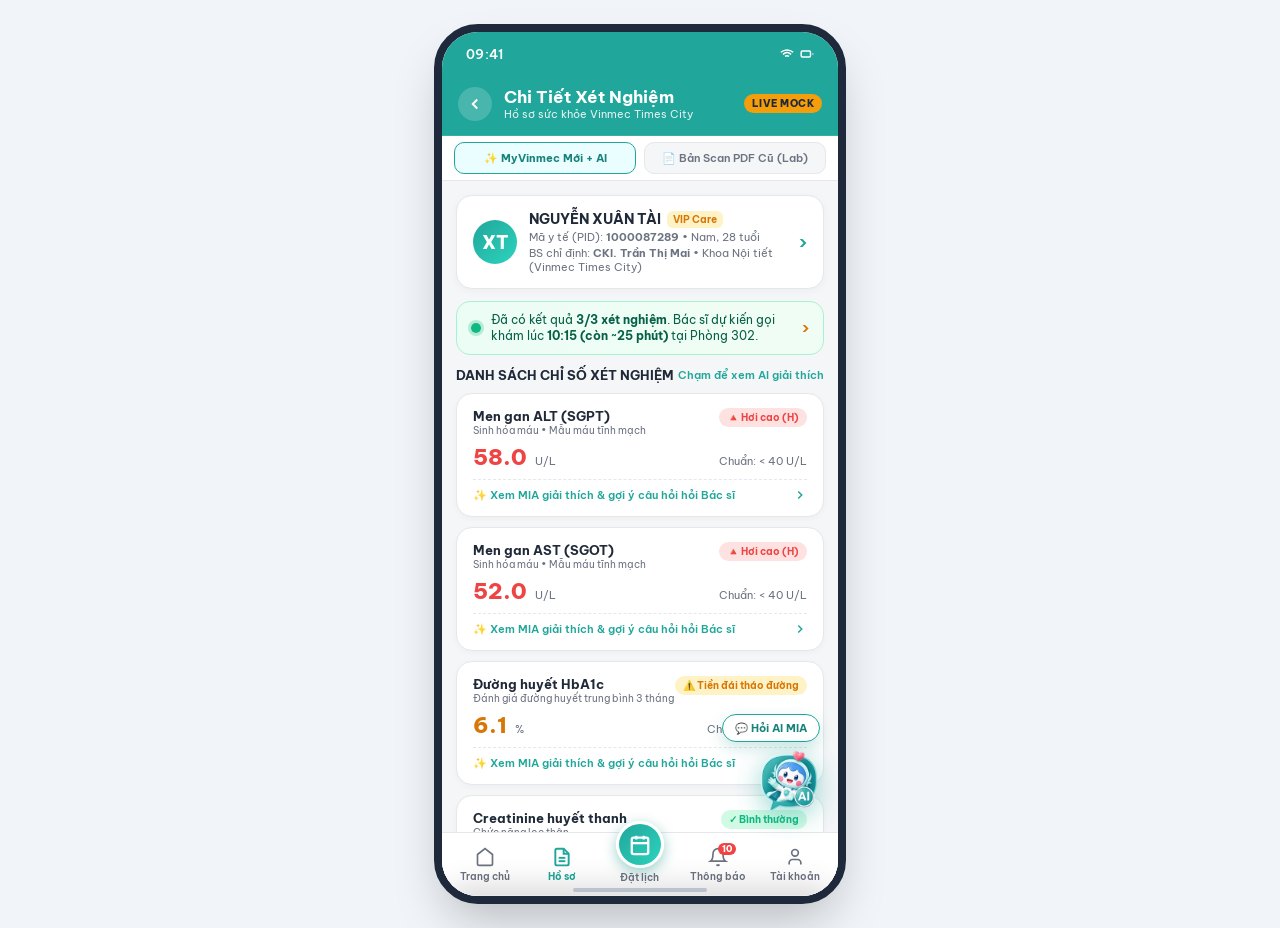
==== commit bbfde4fe: "feat(prototype): update device mockup styling, MIA rebranding, identity guardrail, chat timeline and" ====
--- a/05-prototype/index.html
+++ b/05-prototype/index.html
@@ -57,11 +57,11 @@
 
         <!-- THẺ THÔNG TIN BỆNH NHÂN (CLICK ĐỂ SANG TRANG TÀI KHOẢN / HỒ SƠ) -->
         <div class="patient-header-card" onclick="navigateTo('screen-profile')" title="Chạm để xem chi tiết tài khoản & hồ sơ sức khỏe">
-          <div class="patient-avatar">NA</div>
+          <div class="patient-avatar">XT</div>
           <div class="patient-info" style="flex:1;">
-            <h3>NGUYỄN VĂN A <span class="patient-tag">VIP Care</span></h3>
-            <div class="patient-meta">Mã y tế: <strong>10088921</strong> • Nam, 28 tuổi</div>
-            <div class="patient-meta">BS chỉ định: <strong>CKI. Trần Thị Mai</strong> • Khoa Ngoại trú</div>
+            <h3>NGUYỄN XUÂN TÀI <span class="patient-tag">VIP Care</span></h3>
+            <div class="patient-meta">Mã y tế (PID): <strong>1000087289</strong> • Nam, 28 tuổi</div>
+            <div class="patient-meta">BS chỉ định: <strong>CKI. Trần Thị Mai</strong> • Khoa Nội tiết (Vinmec Times City)</div>
           </div>
           <div style="color:var(--vinmec-teal); font-size:18px; font-weight:700;">›</div>
         </div>
@@ -166,7 +166,7 @@
               <span class="result-ref-range">Chuẩn: &lt; 40 U/L</span>
             </div>
             <div class="result-ai-hint">
-              <span>✨ Xem Care Navigator giải thích & câu hỏi hỏi Bác sĩ</span>
+              <span>✨ Xem MIA giải thích & gợi ý câu hỏi hỏi Bác sĩ</span>
               <svg width="14" height="14" viewBox="0 0 24 24" fill="none" stroke="currentColor" stroke-width="2.5"><polyline points="9 18 15 12 9 6"></polyline></svg>
             </div>
           </div>
@@ -186,7 +186,7 @@
               <span class="result-ref-range">Chuẩn: &lt; 40 U/L</span>
             </div>
             <div class="result-ai-hint">
-              <span>✨ Xem Care Navigator giải thích & câu hỏi hỏi Bác sĩ</span>
+              <span>✨ Xem MIA giải thích & gợi ý câu hỏi hỏi Bác sĩ</span>
               <svg width="14" height="14" viewBox="0 0 24 24" fill="none" stroke="currentColor" stroke-width="2.5"><polyline points="9 18 15 12 9 6"></polyline></svg>
             </div>
           </div>
@@ -206,7 +206,7 @@
               <span class="result-ref-range">Chuẩn: 4.0 - 5.6 %</span>
             </div>
             <div class="result-ai-hint">
-              <span>✨ Xem Care Navigator giải thích & câu hỏi hỏi Bác sĩ</span>
+              <span>✨ Xem MIA giải thích & gợi ý câu hỏi hỏi Bác sĩ</span>
               <svg width="14" height="14" viewBox="0 0 24 24" fill="none" stroke="currentColor" stroke-width="2.5"><polyline points="9 18 15 12 9 6"></polyline></svg>
             </div>
           </div>
@@ -226,7 +226,7 @@
               <span class="result-ref-range">Chuẩn: 62 - 106 µmol/L</span>
             </div>
             <div class="result-ai-hint">
-              <span>✨ Xem Care Navigator giải thích chức năng thận</span>
+              <span>✨ Xem MIA giải thích chức năng thận</span>
               <svg width="14" height="14" viewBox="0 0 24 24" fill="none" stroke="currentColor" stroke-width="2.5"><polyline points="9 18 15 12 9 6"></polyline></svg>
             </div>
           </div>
@@ -246,7 +246,7 @@
               <span class="result-ref-range">Chuẩn: 200 - 420 µmol/L</span>
             </div>
             <div class="result-ai-hint">
-              <span>✨ Xem Care Navigator giải thích nguy cơ gút & ăn uống</span>
+              <span>✨ Xem MIA giải thích nguy cơ gút & ăn uống</span>
               <svg width="14" height="14" viewBox="0 0 24 24" fill="none" stroke="currentColor" stroke-width="2.5"><polyline points="9 18 15 12 9 6"></polyline></svg>
             </div>
           </div>
@@ -268,76 +268,230 @@
       </div>
 
       <!-- ======================================================== -->
-      <!-- MÀN HÌNH 1: TRANG CHỦ (SCREEN-HOME)                     -->
+      <!-- MÀN HÌNH 1: TRANG CHỦ (SCREEN-HOME CHUẨN DNA ẢNH THẬT)   -->
       <!-- ======================================================== -->
       <div id="screen-home" class="app-screen">
         
-        <!-- Search bar -->
-        <div class="home-search-bar">
-          <svg width="16" height="16" viewBox="0 0 24 24" fill="none" stroke="#64748B" stroke-width="2.5"><circle cx="11" cy="11" r="8"></circle><line x1="21" y1="21" x2="16.65" y2="16.65"></line></svg>
-          <input type="text" placeholder="Tìm bác sĩ, chuyên khoa, dịch vụ y tế..." readonly onclick="navigateTo('screen-booking')">
-        </div>
-
-        <!-- Banner Hero Ưu đãi -->
-        <div class="hero-banner-card">
-          <h4>Chăm Sóc Thai Kỳ Toàn Diện</h4>
-          <p>Gói phục hồi chuyên sâu sau sinh cho mẹ & tầm soát sơ sinh sớm tại Vinmec Times City.</p>
-          <button class="btn-banner-cta" onclick="navigateTo('screen-booking')">Khám Phá Ngay</button>
-        </div>
-
-        <!-- Lưới 6 icon tiện ích (2x3) chuẩn MyVinmec -->
-        <div class="quick-action-grid">
-          <div class="quick-action-item" onclick="navigateTo('screen-booking')">
-            <div class="action-icon-circle">📅</div>
-            <div class="action-title">Lịch Hẹn</div>
-          </div>
-          <div class="quick-action-item" onclick="openDrawerWithPreset('ast_alt')">
-            <div class="action-icon-circle" style="background:#FEF3C7; color:#B45309;">✨</div>
-            <div class="action-title">Care AI</div>
-          </div>
-          <div class="quick-action-item" onclick="navigateTo('screen-records')">
-            <div class="action-icon-circle">📑</div>
-            <div class="action-title">Hồ Sơ Y Tế</div>
-          </div>
-          <div class="quick-action-item" onclick="navigateTo('screen-booking')">
-            <div class="action-icon-circle">🩺</div>
-            <div class="action-title">Dịch Vụ</div>
-          </div>
-          <div class="quick-action-item">
-            <div class="action-icon-circle">🍼</div>
-            <div class="action-title">Làm Mẹ</div>
-          </div>
-          <div class="quick-action-item">
-            <div class="action-icon-circle">💉</div>
-            <div class="action-title">Sổ Tiêm</div>
-          </div>
-        </div>
-
-        <!-- BANNER BÁO CÓ KẾT QUẢ XÉT NGHIỆM HÔM NAY (CLICK NHẢY SANG TRANG KẾT QUẢ) -->
+        <!-- Ô TÌM KIẾM PILL CHUẨN SCREENSHOT 1 & 12 -->
+        <div class="home-search-pill-wrapper">
+          <div class="home-search-pill" onclick="navigateTo('screen-booking')">
+            <svg width="18" height="18" viewBox="0 0 24 24" fill="none" stroke="#20A69A" stroke-width="2.3"><circle cx="11" cy="11" r="8"></circle><line x1="21" y1="21" x2="16.65" y2="16.65"></line></svg>
+            <input type="text" placeholder="Tìm kiếm (Vd: corona, vắc xin...)" readonly>
+          </div>
+        </div>
+
+        <!-- BANNER PROMO HERO CAROUSEL CHUẨN SCREENSHOT 1 & 12 -->
+        <div class="home-promo-slider">
+          <div class="promo-brand-tag">VINMEC HEALTHCARE</div>
+          <div class="promo-title">Trao tặng sức khỏe - Gửi trọn an tâm</div>
+          <div class="promo-sub">GÓI KHÁM SỨC KHỎE TỔNG QUÁT CÁ NHÂN • GIẢM 10%</div>
+          <button class="promo-btn-cta" onclick="navigateTo('screen-booking')">ĐĂNG KÝ NGAY</button>
+        </div>
+
+        <!-- KHỐI 12 TIỆN ÍCH Y TẾ (4 CỘT X 3 HÀNG) CHUẨN NGUYÊN BẢN SCREENSHOT 1 -->
+        <div class="home-utilities-container">
+          <div class="utilities-grid-12">
+            <!-- 1. Lịch hẹn -->
+            <div class="utility-item" onclick="navigateTo('screen-booking')">
+              <div class="utility-icon-wrap">
+                <svg width="22" height="22" viewBox="0 0 24 24" fill="none" stroke="currentColor" stroke-width="2"><rect x="3" y="4" width="18" height="18" rx="2"/><line x1="16" y1="2" x2="16" y2="6"/><line x1="8" y1="2" x2="8" y2="6"/><line x1="3" y1="10" x2="21" y2="10"/><circle cx="16" cy="16" r="3" fill="#20A69A" stroke="#FFFFFF" stroke-width="1.5"/></svg>
+              </div>
+              <div class="utility-name">Lịch hẹn</div>
+            </div>
+
+            <!-- 2. Liên hệ -->
+            <div class="utility-item" onclick="window.location.href='tel:1900232389'">
+              <div class="utility-icon-wrap">
+                <svg width="22" height="22" viewBox="0 0 24 24" fill="none" stroke="currentColor" stroke-width="2"><path d="M22 16.92v3a2 2 0 0 1-2.18 2 19.79 19.79 0 0 1-8.63-3.07 19.5 19.5 0 0 1-6-6 19.79 19.79 0 0 1-3.07-8.67A2 2 0 0 1 4.11 2h3a2 2 0 0 1 2 1.72 12.84 12.84 0 0 0 .7 2.81 2 2 0 0 1-.45 2.11L8.09 9.91a16 16 0 0 0 6 6l1.27-1.27a2 2 0 0 1 2.11-.45 12.84 12.84 0 0 0 2.81.7A2 2 0 0 1 22 16.92z"/></svg>
+              </div>
+              <div class="utility-name">Liên hệ 24/7</div>
+            </div>
+
+            <!-- 3. Dịch vụ y tế (Mới) -->
+            <div class="utility-item" onclick="navigateTo('screen-booking')">
+              <div class="utility-icon-wrap">
+                <span class="utility-badge-tag">Mới</span>
+                <svg width="22" height="22" viewBox="0 0 24 24" fill="none" stroke="currentColor" stroke-width="2"><path d="M12 2v20M2 12h20"/><circle cx="12" cy="12" r="9" stroke="currentColor" stroke-width="1.5"/></svg>
+              </div>
+              <div class="utility-name">Dịch vụ y tế</div>
+            </div>
+
+            <!-- 4. Sổ tiêm -->
+            <div class="utility-item" onclick="showAppToast('Chức năng Sổ tiêm chủng điện tử')">
+              <div class="utility-icon-wrap">
+                <svg width="22" height="22" viewBox="0 0 24 24" fill="none" stroke="currentColor" stroke-width="2"><path d="m18 2 4 4"/><path d="m17 7 3-3"/><path d="M19 9 8.7 19.3c-1 1-2.5 1-3.4 0l-.6-.6c-1-1-1-2.5 0-3.4L15 5"/><path d="m9 11 4 4"/><path d="m5 19-3 3"/></svg>
+              </div>
+              <div class="utility-name">Sổ tiêm</div>
+            </div>
+
+            <!-- 5. Đơn thuốc -->
+            <div class="utility-item" onclick="showAppToast('Chức năng Đơn thuốc điện tử Vinmec')">
+              <div class="utility-icon-wrap">
+                <svg width="22" height="22" viewBox="0 0 24 24" fill="none" stroke="currentColor" stroke-width="2"><path d="m10.5 20.5 10-10a4.95 4.95 0 1 0-7-7l-10 10a4.95 4.95 0 1 0 7 7Z"/><path d="m8.5 8.5 7 7"/></svg>
+              </div>
+              <div class="utility-name">Đơn thuốc</div>
+            </div>
+
+            <!-- 6. Danh mục giá & quyền lợi -->
+            <div class="utility-item" onclick="showAppToast('Bảng giá viện phí & Quyền lợi Bảo hiểm')">
+              <div class="utility-icon-wrap">
+                <svg width="22" height="22" viewBox="0 0 24 24" fill="none" stroke="currentColor" stroke-width="2"><rect x="4" y="2" width="16" height="20" rx="2"/><line x1="8" y1="6" x2="16" y2="6"/><line x1="8" y1="10" x2="16" y2="10"/><line x1="8" y1="14" x2="12" y2="14"/></svg>
+              </div>
+              <div class="utility-name">Bảng giá & quyền lợi</div>
+            </div>
+
+            <!-- 7. Quyền lợi CBNV Vingroup (Mới) -->
+            <div class="utility-item" onclick="showAppToast('Chế độ y tế CBNV Tập đoàn Vingroup')">
+              <div class="utility-icon-wrap">
+                <span class="utility-badge-tag">Mới</span>
+                <svg width="22" height="22" viewBox="0 0 24 24" fill="none" stroke="currentColor" stroke-width="2"><path d="M16 21v-2a4 4 0 0 0-4-4H6a4 4 0 0 0-4 4v2"/><circle cx="9" cy="7" r="4"/><path d="M22 21v-2a4 4 0 0 0-3-3.87"/><path d="M16 3.13a4 4 0 0 1 0 7.75"/></svg>
+              </div>
+              <div class="utility-name">Quyền lợi CBNV</div>
+            </div>
+
+            <!-- 8. Cộng đồng hỏi đáp bác sĩ -->
+            <div class="utility-item" onclick="openDrawerWithPreset('ast_alt')">
+              <div class="utility-icon-wrap" style="background:#ECFDF5;">
+                <svg width="22" height="22" viewBox="0 0 24 24" fill="none" stroke="#059669" stroke-width="2"><path d="M21 15a2 2 0 0 1-2 2H7l-4 4V5a2 2 0 0 1 2-2h14a2 2 0 0 1 2 2z"/></svg>
+              </div>
+              <div class="utility-name">Hỏi đáp Bác sĩ</div>
+            </div>
+
+            <!-- 9. Cẩm nang làm mẹ -->
+            <div class="utility-item" onclick="showAppToast('Cẩm nang chăm sóc Mẹ & Bé Vinmec')">
+              <div class="utility-icon-wrap">
+                <svg width="22" height="22" viewBox="0 0 24 24" fill="none" stroke="currentColor" stroke-width="2"><circle cx="12" cy="8" r="5"/><path d="M20 21a8 8 0 1 0-16 0"/></svg>
+              </div>
+              <div class="utility-name">Cẩm nang làm mẹ</div>
+            </div>
+
+            <!-- 10. Nhắc lịch uống thuốc -->
+            <div class="utility-item" onclick="showAppToast('Nhắc giờ uống thuốc tự động')">
+              <div class="utility-icon-wrap">
+                <svg width="22" height="22" viewBox="0 0 24 24" fill="none" stroke="currentColor" stroke-width="2"><circle cx="12" cy="13" r="8"/><path d="M12 9v4l2 2"/><path d="M5 3 2 6"/><path d="m22 6-3-3"/></svg>
+              </div>
+              <div class="utility-name">Nhắc uống thuốc</div>
+            </div>
+
+            <!-- 11. Tạm ứng viện phí -->
+            <div class="utility-item" onclick="showAppToast('Thanh toán & Tạm ứng viện phí không tiền mặt')">
+              <div class="utility-icon-wrap">
+                <svg width="22" height="22" viewBox="0 0 24 24" fill="none" stroke="currentColor" stroke-width="2"><rect x="2" y="5" width="20" height="14" rx="2"/><line x1="2" y1="10" x2="22" y2="10"/></svg>
+              </div>
+              <div class="utility-name">Tạm ứng viện phí</div>
+            </div>
+
+            <!-- 12. Tất cả dịch vụ -->
+            <div class="utility-item" onclick="navigateTo('screen-booking')">
+              <div class="utility-icon-wrap">
+                <svg width="22" height="22" viewBox="0 0 24 24" fill="none" stroke="currentColor" stroke-width="2"><rect x="3" y="3" width="7" height="7"/><rect x="14" y="3" width="7" height="7"/><rect x="14" y="14" width="7" height="7"/><rect x="3" y="14" width="7" height="7"/></svg>
+              </div>
+              <div class="utility-name">Tất cả dịch vụ</div>
+            </div>
+          </div>
+        </div>
+
+        <!-- THẺ BÁO TIẾN ĐỘ KHÁM HÔM NAY (CLICK NHẢY SANG TRANG KẾT QUẢ LAB ĐANG DIỄN RA) -->
         <div class="home-result-alert" onclick="navigateTo('screen-result')">
           <div style="display:flex; align-items:center; gap:10px;">
             <div class="pulse-dot"></div>
             <div>
               <div style="font-size:12.5px; font-weight:800; color:var(--vinmec-teal-dark);">Đã có kết quả xét nghiệm hôm nay!</div>
-              <div style="font-size:11px; color:var(--vinmec-muted);">3 chỉ số sinh hóa máu • Nhấn để xem & hỏi Care AI</div>
+              <div style="font-size:11px; color:var(--vinmec-muted);">3 chỉ số máu • Bác sĩ gọi khám 10:15 (Phòng 302) • Chạm hỏi AI MIA</div>
             </div>
           </div>
           <svg width="18" height="18" viewBox="0 0 24 24" fill="none" stroke="var(--vinmec-teal)" stroke-width="2.5"><polyline points="9 18 15 12 9 6"></polyline></svg>
         </div>
 
-        <!-- Khám gần đây -->
-        <div class="native-section-title">
-          <span>ĐÃ KHÁM GẦN ĐÂY</span>
-          <span style="font-size:11px; color:var(--vinmec-teal); cursor:pointer;" onclick="navigateTo('screen-records')">Xem tất cả</span>
-        </div>
-
-        <div class="record-item-card" onclick="navigateTo('screen-result')">
-          <div>
-            <span class="record-date-badge">18/10/2026 • Hôm nay</span>
-            <div class="record-title">Khám Ngoại Trú & Xét Nghiệm Máu</div>
-            <div class="record-hospital">Vinmec Times City • BS. CKI Trần Thị Mai</div>
-          </div>
-          <svg width="16" height="16" viewBox="0 0 24 24" fill="none" stroke="#64748B" stroke-width="2.5"><polyline points="9 18 15 12 9 6"></polyline></svg>
+        <!-- PHÂN MỤC 1: DỊCH VỤ MỚI CHUẨN SCREENSHOT 1, 2, 3 -->
+        <div class="home-section-head">
+          <h4>Dịch vụ mới</h4>
+        </div>
+
+        <div class="service-feature-card" onclick="openDrawerWithPreset('ast_alt')">
+          <div class="service-feature-thumb">👩‍⚕️</div>
+          <div class="service-feature-info">
+            <div class="service-feature-title">Cổng dịch vụ khách hàng</div>
+            <div class="service-feature-desc">Nhanh - Tiện - Dễ dàng • Kết nối Trợ lý AI MIA</div>
+          </div>
+          <div class="service-feature-arrow">›</div>
+        </div>
+
+        <div class="service-feature-card" onclick="navigateTo('screen-booking')">
+          <div class="service-feature-thumb">📱</div>
+          <div class="service-feature-info">
+            <div class="service-feature-title">Đặt lịch nhanh - Xác nhận lịch tự động</div>
+            <div class="service-feature-desc">Xem ngay lịch khám, giờ khám với bác sĩ Vinmec ở bất cứ đâu</div>
+          </div>
+          <div class="service-feature-arrow">›</div>
+        </div>
+
+        <!-- PHÂN MỤC 2: CÂU HỎI SÀNG LỌC SỨC KHỎE CHUẨN SCREENSHOT 2, 3 -->
+        <div class="home-section-head">
+          <h4>Câu hỏi sàng lọc sức khỏe</h4>
+        </div>
+
+        <div class="screening-action-card" onclick="showAppToast('Bộ câu hỏi sàng lọc sức khỏe sinh sản')">
+          <div class="screening-icon">🧬</div>
+          <div class="screening-title">Sàng lọc Sức khỏe sinh sản</div>
+          <div style="color:#CBD5E1; font-size:16px;">›</div>
+        </div>
+
+        <div class="screening-action-card" onclick="showAppToast('Bộ câu hỏi đánh giá nguy cơ đột quỵ sớm')">
+          <div class="screening-icon" style="background:#FEF3C7; color:#D97706;">🧠</div>
+          <div class="screening-title">Sàng lọc đột quỵ</div>
+          <div style="color:#CBD5E1; font-size:16px;">›</div>
+        </div>
+
+        <!-- PHÂN MỤC 3: THÔNG BÁO QUAN TRỌNG CHUẨN SCREENSHOT 2, 3 -->
+        <div class="home-section-head">
+          <h4>Thông báo quan trọng</h4>
+          <span onclick="navigateTo('screen-notifications')">Xem tất cả ›</span>
+        </div>
+
+        <div class="important-notice-card" onclick="navigateTo('screen-notifications')">
+          <span class="notice-pill-tag">📢 TIN MỚI</span>
+          <div class="notice-text">Mua thuốc tại nhà tiện lợi cùng tính năng mới trên ứng dụng MyVinmec</div>
+        </div>
+
+        <!-- PHÂN MỤC 4: TIN TỨC MỚI NHẤT CHUẨN SCREENSHOT 3 & 4 -->
+        <div class="home-section-head">
+          <h4>Tin mới nhất</h4>
+          <span onclick="showAppToast('Xem thêm tin tức y khoa Vinmec')">Xem thêm ›</span>
+        </div>
+
+        <div class="news-article-row" onclick="showAppToast('Đang mở bài viết NIPT...')">
+          <div class="news-thumb">🤰</div>
+          <div class="news-info">
+            <div class="news-title">Sàng lọc trước sinh không xâm lấn (NIPT): Hiểu đúng kết quả và giới hạn xét nghiệm</div>
+            <div class="news-date">06/10/2026 • Vinmec Times City</div>
+          </div>
+        </div>
+
+        <div class="news-article-row" onclick="showAppToast('Đang mở bài viết Sàng lọc trước mang thai...')">
+          <div class="news-thumb">👨‍👩‍👧</div>
+          <div class="news-info">
+            <div class="news-title">Sàng lọc trước mang thai: Hiểu nguy cơ di truyền trước khi có con</div>
+            <div class="news-date">06/10/2026 • Chuyên khoa Di truyền</div>
+          </div>
+        </div>
+
+        <div class="news-article-row" onclick="showAppToast('Đang mở bài viết Tế bào gốc...')">
+          <div class="news-thumb">🔬</div>
+          <div class="news-info">
+            <div class="news-title">Cấy ghép tế bào gốc chữa bại não: Chẩn đoán và điều trị</div>
+            <div class="news-date">02/10/2026 • Viện Tế bào gốc Vinmec</div>
+          </div>
+        </div>
+
+        <!-- NÚT PHẢN HỒI VỀ ỨNG DỤNG & FOOTER CHUẨN SCREENSHOT 4 -->
+        <div class="home-feedback-pill" onclick="showAppToast('Cảm ơn bạn! Hệ thống ghi nhận phản hồi.')">
+          <span>📝</span>
+          <span>Phản hồi về ứng dụng</span>
+        </div>
+
+        <div class="home-copyright-text">
+          © 2026 Vinmec Healthcare System • All rights reserved
         </div>
 
       </div>
@@ -433,72 +587,321 @@
       </div>
 
       <!-- ======================================================== -->
-      <!-- MÀN HÌNH 4: TRANG THÔNG BÁO (SCREEN-NOTIFICATIONS)      -->
+      <!-- MÀN HÌNH 4: TRANG THÔNG BÁO (SCREEN-NOTIFICATIONS THẬT)  -->
       <!-- ======================================================== -->
       <div id="screen-notifications" class="app-screen">
         
-        <!-- Thông báo kết quả xét nghiệm (Click nhảy sang Trang Kết Quả) -->
-        <div class="notif-item-card" style="border-left: 3px solid var(--vinmec-teal);" onclick="navigateTo('screen-result')">
-          <div class="notif-icon">📑</div>
-          <div class="notif-content">
-            <h5>Kết quả xét nghiệm sinh hóa máu đã sẵn sàng!</h5>
-            <p>Bảng kết quả cận lâm sàng của bạn đã được cập nhật. Nhấn vào đây để xem chi tiết và tham vấn cùng Trợ lý AI Care Navigator.</p>
-            <div class="notif-time">10 phút trước • Bệnh viện Vinmec Times City</div>
-          </div>
-        </div>
-
-        <div class="notif-item-card">
-          <div class="notif-icon">⏰</div>
-          <div class="notif-content">
-            <h5>Nhắc lịch tư vấn với Bác sĩ</h5>
-            <p>Dự kiến lượt khám của bạn với BS. CKI Trần Thị Mai tại Phòng 302 sẽ bắt đầu lúc 10:15.</p>
-            <div class="notif-time">25 phút trước • Thông báo luồng khám</div>
-          </div>
-        </div>
-
-        <div class="notif-item-card">
-          <div class="notif-icon">🎁</div>
-          <div class="notif-content">
-            <h5>Đặc quyền thành viên VIP Care</h5>
-            <p>Tặng 01 voucher tư vấn dinh dưỡng trực tuyến khi hoàn tất đợt khám tổng quát trong tháng 10.</p>
-            <div class="notif-time">Hôm qua • Chương trình khách hàng</div>
-          </div>
-        </div>
-
-      </div>
-
-      <!-- ======================================================== -->
-      <!-- MÀN HÌNH 5: TRANG TÀI KHOẢN (SCREEN-PROFILE)            -->
+        <div class="notif-scroll-container">
+          
+          <!-- 1. Mừng 20/10: Tầm soát vú (Unread) -->
+          <div class="notif-card-real highlight" onclick="showAppToast('Ưu đãi Gói tầm soát ung thư vú')">
+            <div class="notif-icon-box">
+              <span class="notif-red-dot"></span>
+              <svg width="20" height="20" viewBox="0 0 24 24" fill="none" stroke="currentColor" stroke-width="2"><rect x="2" y="4" width="20" height="16" rx="2"/><path d="m22 7-8.97 5.7a1.94 1.94 0 0 1-2.06 0L2 7"/></svg>
+            </div>
+            <div class="notif-content-area">
+              <div class="notif-header-line">
+                <div class="notif-title-real">🎁 Mừng 20/10: Giảm 10% gói tầm soát vú</div>
+                <div class="notif-time-real">2 giờ</div>
+              </div>
+              <div class="notif-body-real">
+                Quà tặng sức khỏe ý nghĩa cho phái đẹp! Nhận ngay ưu đãi khi đặt online Gói phát hiện sớm ung thư vú tại Vinmec, giá chỉ từ 630.000 VNĐ.
+              </div>
+              <div class="notif-action-tag">👉 Đăng ký ngay để chủ động bảo vệ bản thân!</div>
+            </div>
+          </div>
+
+          <!-- 2. Mốc thai kỳ 22 tuần quan trọng (Unread) -->
+          <div class="notif-card-real highlight" onclick="showAppToast('Gói thai sản 22 tuần Vinmec')">
+            <div class="notif-icon-box">
+              <span class="notif-red-dot"></span>
+              <svg width="20" height="20" viewBox="0 0 24 24" fill="none" stroke="currentColor" stroke-width="2"><rect x="2" y="4" width="20" height="16" rx="2"/><path d="m22 7-8.97 5.7a1.94 1.94 0 0 1-2.06 0L2 7"/></svg>
+            </div>
+            <div class="notif-content-area">
+              <div class="notif-header-line">
+                <div class="notif-title-real">👶 Mốc thai kỳ 22 tuần quan trọng</div>
+                <div class="notif-time-real">7 giờ</div>
+              </div>
+              <div class="notif-body-real">
+                "Thời điểm vàng" siêu âm hình thái phát hiện sớm các dị tật thai nhi. Đăng ký Gói thai sản 22 tuần tại Vinmec để ba mẹ an tâm đồng hành cùng con yêu trong suốt thai kỳ.
+              </div>
+            </div>
+          </div>
+
+          <!-- 3. An tâm xạ trị cùng chuyên gia (Read) -->
+          <div class="notif-card-real" onclick="showAppToast('Quy trình xạ trị chuẩn hóa 5 ngày')">
+            <div class="notif-icon-box">
+              <svg width="20" height="20" viewBox="0 0 24 24" fill="none" stroke="currentColor" stroke-width="2"><rect x="2" y="4" width="20" height="16" rx="2"/><path d="m22 7-8.97 5.7a1.94 1.94 0 0 1-2.06 0L2 7"/></svg>
+            </div>
+            <div class="notif-content-area">
+              <div class="notif-header-line">
+                <div class="notif-title-real">An tâm xạ trị cùng chuyên gia</div>
+                <div class="notif-time-real">1 ngày</div>
+              </div>
+              <div class="notif-body-real">
+                🏥 Mọi bước từ đánh giá hồ sơ đến lập kế hoạch xạ trị đều qua hội chẩn đa chuyên khoa.<br>
+                ✨ Quy trình chuẩn bị 5 ngày đảm bảo kiểm soát chất lượng để người bệnh an tâm điều trị.
+              </div>
+              <div class="notif-action-tag">👉 Tìm hiểu quy trình và nhận tư vấn tại đây!</div>
+            </div>
+          </div>
+
+          <!-- 4. Món quà 20/10 cho người thương (Unread) -->
+          <div class="notif-card-real highlight" onclick="showAppToast('Ưu đãi 10% gói khám tổng quát')">
+            <div class="notif-icon-box">
+              <span class="notif-red-dot"></span>
+              <svg width="20" height="20" viewBox="0 0 24 24" fill="none" stroke="currentColor" stroke-width="2"><rect x="2" y="4" width="20" height="16" rx="2"/><path d="m22 7-8.97 5.7a1.94 1.94 0 0 1-2.06 0L2 7"/></svg>
+            </div>
+            <div class="notif-content-area">
+              <div class="notif-header-line">
+                <div class="notif-title-real">Món quà 20/10 cho người thương 🎁</div>
+                <div class="notif-time-real">1 ngày</div>
+              </div>
+              <div class="notif-body-real">
+                Với 4 gói khám sức khoẻ tổng quát tại Vinmec: ✔️ Đa dạng lựa chọn, ✔️ Quy trình tinh gọn, ✔️ Lộ trình khám cá thể hoá. Tiết kiệm 10% khi đặt lịch trực tuyến.
+              </div>
+            </div>
+          </div>
+
+          <!-- 5. Nhắc lịch hẹn thật của Bệnh nhân Nguyễn Xuân Tài (Unread, Click xem kết quả) -->
+          <div class="notif-card-real highlight" style="border-left: 3.5px solid #20A69A; background: #F0FDF4;" onclick="navigateTo('screen-result')">
+            <div class="notif-icon-box" style="background: #E6F7F5;">
+              <span class="notif-red-dot"></span>
+              <svg width="20" height="20" viewBox="0 0 24 24" fill="none" stroke="#20A69A" stroke-width="2.2"><path d="M12 22s8-4 8-10V5l-8-3-8 3v7c0 6 8 10 8 10z"/></svg>
+            </div>
+            <div class="notif-content-area">
+              <div class="notif-header-line">
+                <div class="notif-title-real" style="color:#0F766E;">🩺 Nhắc lịch hẹn khám & Kết quả hôm nay</div>
+                <div class="notif-time-real" style="color:#0F766E; font-weight:700;">Hôm nay</div>
+              </div>
+              <div class="notif-body-real" style="color:#134E4A;">
+                BV ĐKQT Vinmec xin thông báo Quý khách <strong>Nguyễn Xuân Tài - PID 1000087289</strong> có lịch khám vào 07:45 ngày 19/10/2026 tại chuyên khoa Nội tiết. <strong>Đã có kết quả 3 xét nghiệm cận lâm sàng!</strong>
+              </div>
+              <div class="notif-action-tag" style="background:#20A69A; color:#FFFFFF;">✨ Chạm để xem bảng kết quả & hỏi AI MIA ›</div>
+            </div>
+          </div>
+
+          <!-- 6. Rút ngắn thời gian chờ xạ trị (Unread) -->
+          <div class="notif-card-real highlight" onclick="showAppToast('Quy trình xạ trị ung thư')">
+            <div class="notif-icon-box">
+              <span class="notif-red-dot"></span>
+              <svg width="20" height="20" viewBox="0 0 24 24" fill="none" stroke="currentColor" stroke-width="2"><rect x="2" y="4" width="20" height="16" rx="2"/><path d="m22 7-8.97 5.7a1.94 1.94 0 0 1-2.06 0L2 7"/></svg>
+            </div>
+            <div class="notif-content-area">
+              <div class="notif-header-line">
+                <div class="notif-title-real">Rút ngắn thời gian chờ xạ trị</div>
+                <div class="notif-time-real">2 ngày</div>
+              </div>
+              <div class="notif-body-real">
+                ⏳ Việc chờ đợi bắt đầu điều trị ung thư thường tạo nên áp lực tâm lý lớn cho người bệnh. Tại Vinmec, quy trình chuẩn hóa giúp tối ưu hóa thời gian chuẩn bị và bắt đầu xạ trị chỉ trong 5 ngày.
+              </div>
+            </div>
+          </div>
+
+          <!-- 7. Đột quỵ có thể xảy ra ngay khi ngủ (Unread) -->
+          <div class="notif-card-real highlight" onclick="showAppToast('Gói tầm soát nguy cơ đột quỵ 2.900.000 VNĐ')">
+            <div class="notif-icon-box">
+              <span class="notif-red-dot"></span>
+              <svg width="20" height="20" viewBox="0 0 24 24" fill="none" stroke="currentColor" stroke-width="2"><rect x="2" y="4" width="20" height="16" rx="2"/><path d="m22 7-8.97 5.7a1.94 1.94 0 0 1-2.06 0L2 7"/></svg>
+            </div>
+            <div class="notif-content-area">
+              <div class="notif-header-line">
+                <div class="notif-title-real">Đột quỵ có thể xảy ra ngay khi ngủ? Đừng chủ quan!</div>
+                <div class="notif-time-real">2 ngày</div>
+              </div>
+              <div class="notif-body-real">
+                Tầm soát ngay với gói phát hiện sớm nguy cơ đột quỵ tại Vinmec: ✔️ Chụp MRI mạch não, ✔️ Siêu âm Doppler động mạch cảnh, ✔️ Siêu âm tim. Giá trọn gói chỉ từ 2.900.000 VNĐ.
+              </div>
+            </div>
+          </div>
+
+          <!-- 8. Quà sức khỏe cho nàng dịp 20-10 (Unread) -->
+          <div class="notif-card-real highlight" onclick="showAppToast('Thẻ sức khỏe phụ nữ Vinmec 1.875.000 VNĐ')">
+            <div class="notif-icon-box">
+              <span class="notif-red-dot"></span>
+              <svg width="20" height="20" viewBox="0 0 24 24" fill="none" stroke="currentColor" stroke-width="2"><rect x="2" y="4" width="20" height="16" rx="2"/><path d="m22 7-8.97 5.7a1.94 1.94 0 0 1-2.06 0L2 7"/></svg>
+            </div>
+            <div class="notif-content-area">
+              <div class="notif-header-line">
+                <div class="notif-title-real">Quà sức khỏe cho nàng dịp 20-10</div>
+                <div class="notif-time-real">3 ngày</div>
+              </div>
+              <div class="notif-body-real">
+                Chỉ 1.875.000 vnđ, quyền lợi cả năm: 🌺 Miễn phí khám chuyên khoa, 🌺 Giảm 10% gói tầm soát vú, giáp, cổ tử cung, 🌺 Giảm 5% gói khám sức khỏe tổng quát.
+              </div>
+            </div>
+          </div>
+
+          <!-- 9. Bận đến mức quên khám mắt? (Unread) -->
+          <div class="notif-card-real highlight" onclick="showAppToast('Đặt lịch khám chuyên khoa Mắt')">
+            <div class="notif-icon-box">
+              <span class="notif-red-dot"></span>
+              <svg width="20" height="20" viewBox="0 0 24 24" fill="none" stroke="currentColor" stroke-width="2"><rect x="2" y="4" width="20" height="16" rx="2"/><path d="m22 7-8.97 5.7a1.94 1.94 0 0 1-2.06 0L2 7"/></svg>
+            </div>
+            <div class="notif-content-area">
+              <div class="notif-header-line">
+                <div class="notif-title-real">Bận đến mức quên khám mắt?</div>
+                <div class="notif-time-real">3 ngày</div>
+              </div>
+              <div class="notif-body-real">
+                Đặt lịch online, chọn giờ phù hợp. 👉 1 tiếng hôm nay, bảo vệ thị lực nhiều năm sau. Chọn giờ khám phù hợp ngay trên ứng dụng!
+              </div>
+            </div>
+          </div>
+
+          <!-- 10. Quản lý thai kỳ trọn vẹn cùng Vinmec (Unread) -->
+          <div class="notif-card-real highlight" onclick="showAppToast('Gói thai sản 12 tuần')">
+            <div class="notif-icon-box">
+              <span class="notif-red-dot"></span>
+              <svg width="20" height="20" viewBox="0 0 24 24" fill="none" stroke="currentColor" stroke-width="2"><rect x="2" y="4" width="20" height="16" rx="2"/><path d="m22 7-8.97 5.7a1.94 1.94 0 0 1-2.06 0L2 7"/></svg>
+            </div>
+            <div class="notif-content-area">
+              <div class="notif-header-line">
+                <div class="notif-title-real">Quản lý thai kỳ trọn vẹn cùng Vinmec</div>
+                <div class="notif-time-real">3 ngày</div>
+              </div>
+              <div class="notif-body-real">
+                Gói Thai sản 12 tuần giúp ba mẹ: ✔️ An tâm sàng lọc trước sinh, ✔️ Phát hiện sớm bất thường nếu có, ✔️ Chăm sóc thai kỳ cá thể hóa.
+              </div>
+            </div>
+          </div>
+
+        </div>
+
+      </div>
+
+      <!-- ======================================================== -->
+      <!-- MÀN HÌNH 5: TRANG TÀI KHOẢN (SCREEN-PROFILE CHUẨN THẬT)  -->
       <!-- ======================================================== -->
       <div id="screen-profile" class="app-screen">
         
-        <div class="profile-card">
-          <div class="profile-avatar-big">NA</div>
-          <h4 style="font-size:16px; font-weight:800;">NGUYỄN VĂN A</h4>
-          <p style="font-size:11px; color:var(--vinmec-muted); margin-top:2px;">Mã y tế: 10088921 • Hạng thẻ: <strong>Vinmec VIP Care</strong></p>
-        </div>
-
-        <div class="profile-menu-list">
-          <div class="profile-menu-item" onclick="navigateTo('screen-records')">
-            <span>📑 Hồ sơ sức khỏe cá nhân</span>
-            <span>→</span>
-          </div>
-          <div class="profile-menu-item">
-            <span>👥 Quản lý hồ sơ người thân (01 người)</span>
-            <span>→</span>
-          </div>
-          <div class="profile-menu-item">
-            <span>🔒 Bảo mật Touch ID / Face ID</span>
-            <span style="color:var(--vinmec-teal); font-weight:700;">Đã bật</span>
-          </div>
-          <a href="tel:1900232389" class="profile-menu-item">
-            <span>📞 Tổng đài CSKH Vinmec: 1900 23 23 89</span>
-            <span>Gọi ngay</span>
-          </a>
-          <div class="profile-menu-item" onclick="alert('Tuân thủ nghiêm ngặt Nghị định 13/2023/NĐ-CP và tiêu chuẩn bảo mật y tế JCI.');">
-            <span>🛡️ Chính sách bảo mật dữ liệu (NĐ 13)</span>
-            <span>→</span>
-          </div>
+        <!-- HEADER VÒM SÓNG XANH TEAL + AVATAR + SỐ ĐIỆN THOẠI 0362157914 -->
+        <div class="profile-wave-hero">
+          <div class="profile-avatar-wrapper">
+            <svg width="44" height="44" viewBox="0 0 24 24" fill="none" stroke="#94A3B8" stroke-width="2"><path d="M19 21v-2a4 4 0 0 0-4-4H9a4 4 0 0 0-4 4v2"/><circle cx="12" cy="7" r="4"/></svg>
+            <div class="profile-camera-btn" title="Cập nhật ảnh đại diện" onclick="showAppToast('Chụp hoặc chọn ảnh đại diện')">
+              <svg width="14" height="14" viewBox="0 0 24 24" fill="none" stroke="currentColor" stroke-width="2.3"><path d="M23 19a2 2 0 0 1-2 2H3a2 2 0 0 1-2-2V8a2 2 0 0 1 2-2h4l2-3h6l2 3h4a2 2 0 0 1 2 2z"/><circle cx="12" cy="13" r="4"/></svg>
+            </div>
+          </div>
+          <div class="profile-phone-text">0362157914</div>
+          <div class="profile-user-badge">
+            <span>Nguyễn Xuân Tài • PID 1000087289</span>
+          </div>
+        </div>
+
+        <!-- NHÓM 1: QUẢN LÝ YÊU CẦU VÀ ƯU ĐÃI (CHUẨN SCREENSHOT 7) -->
+        <div class="profile-card-group">
+          <div class="profile-group-header">Quản lý yêu cầu và ưu đãi</div>
+          
+          <div class="profile-row-item" onclick="showAppToast('Quản lý dịch vụ giao thuốc tại nhà')">
+            <div class="profile-row-icon" style="background:#FEF3C7; color:#D97706;">📦</div>
+            <div class="profile-row-title">Yêu cầu giao thuốc</div>
+            <div class="profile-row-arrow">›</div>
+          </div>
+
+          <div class="profile-row-item" onclick="showAppToast('Lịch sử yêu cầu hỗ trợ khách hàng')">
+            <div class="profile-row-icon" style="background:#E0F2FE; color:#0284C7;">💬</div>
+            <div class="profile-row-title">Quản lý yêu cầu hỗ trợ</div>
+            <div class="profile-row-arrow">›</div>
+          </div>
+
+          <div class="profile-row-item" onclick="showAppToast('Danh sách voucher & ưu đãi thành viên')">
+            <div class="profile-row-icon" style="background:#FFEDD5; color:#EA580C;">🎟️</div>
+            <div class="profile-row-title">Ưu đãi của tôi</div>
+            <div class="profile-row-arrow">›</div>
+          </div>
+        </div>
+
+        <!-- NHÓM 2: CÀI ĐẶT (CHUẨN SCREENSHOT 7) -->
+        <div class="profile-card-group">
+          <div class="profile-group-header">Cài đặt</div>
+
+          <div class="profile-row-item" onclick="showAppToast('Chức năng Đổi mật khẩu')">
+            <div class="profile-row-icon" style="background:#F0FDF4; color:#16A34A;">🔒</div>
+            <div class="profile-row-title">Đổi mật khẩu</div>
+            <div class="profile-row-arrow">›</div>
+          </div>
+
+          <div class="profile-row-item" onclick="showAppToast('Ngôn ngữ hiện tại: Tiếng Việt')">
+            <div class="profile-row-icon" style="background:#FEE2E2; color:#DC2626;">🌐</div>
+            <div class="profile-row-title">Ngôn ngữ</div>
+            <div class="profile-row-meta">Tiếng Việt</div>
+            <div class="profile-row-arrow">›</div>
+          </div>
+
+          <div class="profile-row-item" onclick="showAppToast('Bảo mật sinh trắc học Face ID / Vân tay')">
+            <div class="profile-row-icon" style="background:#E0E7FF; color:#4F46E5;">🛡️</div>
+            <div class="profile-row-title">Bảo mật</div>
+            <div class="profile-row-meta" style="color:#94A3B8;">Chưa thiết lập</div>
+            <div class="profile-row-arrow">›</div>
+          </div>
+        </div>
+
+        <!-- NHÓM 3: ĐIỀU KHOẢN & QUY ĐỊNH (CHUẨN SCREENSHOT 7 & 8) -->
+        <div class="profile-card-group">
+          <div class="profile-group-header">Điều khoản & quy định</div>
+
+          <div class="profile-row-item" onclick="showAppToast('Quy định sử dụng dịch vụ y tế Vinmec')">
+            <div class="profile-row-icon" style="background:#E0F2FE; color:#2563EB;">📘</div>
+            <div class="profile-row-title">Quy định sử dụng</div>
+            <div class="profile-row-arrow">›</div>
+          </div>
+
+          <div class="profile-row-item" onclick="showAppToast('Chính sách giải quyết khiếu nại & tranh chấp')">
+            <div class="profile-row-icon" style="background:#FEF3C7; color:#CA8A04;">⚠️</div>
+            <div class="profile-row-title">Chính sách giải quyết khiếu nại, tranh chấp</div>
+            <div class="profile-row-arrow">›</div>
+          </div>
+
+          <div class="profile-row-item" onclick="showAppToast('Tuân thủ nghiêm ngặt Nghị định 13/2023/NĐ-CP')">
+            <div class="profile-row-icon" style="background:#FEE2E2; color:#E11D48;">🛡️</div>
+            <div class="profile-row-title">Chính sách bảo vệ dữ liệu cá nhân của Vinmec</div>
+            <div class="profile-row-arrow">›</div>
+          </div>
+
+          <div class="profile-row-item" onclick="showAppToast('Cấp quyền truy cập hồ sơ bệnh án')">
+            <div class="profile-row-icon" style="background:#F3E8FF; color:#9333EA;">⚙️</div>
+            <div class="profile-row-title">Quyền truy cập dữ liệu</div>
+            <div class="profile-row-arrow">›</div>
+          </div>
+        </div>
+
+        <!-- NHÓM 4: HỖ TRỢ & TÀI KHOẢN (CHUẨN SCREENSHOT 8) -->
+        <div class="profile-card-group">
+          <div class="profile-row-item" onclick="showAppToast('Hỏi đáp thường gặp về ứng dụng MyVinmec')">
+            <div class="profile-row-icon" style="background:#F1F5F9; color:#475569;">❓</div>
+            <div class="profile-row-title">Hỏi đáp về ứng dụng</div>
+            <div class="profile-row-arrow">›</div>
+          </div>
+
+          <div class="profile-row-item" onclick="showAppToast('Chia sẻ ứng dụng MyVinmec')">
+            <div class="profile-row-icon" style="background:#FFEDD5; color:#EA580C;">🔗</div>
+            <div class="profile-row-title">Chia sẻ ứng dụng</div>
+            <div class="profile-row-arrow">›</div>
+          </div>
+
+          <div class="profile-row-item" onclick="showAppToast('Đã đăng xuất phiên làm việc')">
+            <div class="profile-row-icon" style="background:#FEE2E2; color:#EF4444;">🚪</div>
+            <div class="profile-row-title" style="color:#EF4444; font-weight:700;">Đăng xuất</div>
+            <div class="profile-row-arrow" style="color:#FCA5A5;">›</div>
+          </div>
+        </div>
+
+        <!-- CHÂN TRANG PHÁP LÝ & BỘ CÔNG THƯƠNG CHUẨN SCREENSHOT 8 -->
+        <div class="profile-legal-footer">
+          <div class="profile-legal-title">CÔNG TY CỔ PHẦN BỆNH VIỆN ĐA KHOA QUỐC TẾ VINMEC</div>
+          <div>Số 458, phố Minh Khai, Phường Vĩnh Tuy, Quận Hai Bà Trưng, Thành phố Hà Nội, Việt Nam</div>
+          <div>Hotline: 0243.975.0028 • Email: info@vinmec.com</div>
+
+          <div class="bct-badge-container">
+            <span class="bct-seal">🔵</span>
+            <div>
+              <div class="bct-text-bold">ĐÃ THÔNG BÁO</div>
+              <div class="bct-text-sub">BỘ CÔNG THƯƠNG</div>
+            </div>
+          </div>
+
+          <div class="profile-version-tag">MyVinmec v3.0.4.0</div>
         </div>
 
       </div>
@@ -508,10 +911,10 @@
     <!-- 4. SMART FLOATING ACTION BUTTON (FAB MYVINMEC CƠ CHẾ ẨN THÔNG MINH) -->
     <div id="fab-main-container" class="fab-container">
       <div class="fab-badge-tip">
-        <span>💬 Hỏi Care Navigator</span>
-      </div>
-      <div class="fab-chat-btn" onclick="toggleDrawer()" title="Mở Trợ lý Care Navigator">
-        <svg width="26" height="26" viewBox="0 0 24 24" fill="none" stroke="currentColor" stroke-width="2.2"><path d="M21 15a2 2 0 0 1-2 2H7l-4 4V5a2 2 0 0 1 2-2h14a2 2 0 0 1 2 2z"/></svg>
+        <span>💬 Hỏi AI MIA</span>
+      </div>
+      <div class="fab-chat-btn" onclick="toggleDrawer()" title="Mở Trợ lý Sức Khỏe AI MIA">
+        <img src="assets/logo_chatbot_fab.webp" alt="Trợ lý AI MIA" width="60" height="60" onerror="this.src='assets/logo_chatbot_fab.png'">
       </div>
     </div>
 
@@ -521,14 +924,26 @@
       <div class="drawer-handle-bar"></div>
       
       <div class="drawer-header">
-        <div class="drawer-title-group">
-          <h4>🏥 MyVinmec Care Navigator</h4>
-          <p>Phiên dịch ngôn ngữ bình dân • Trang bị câu hỏi hỏi Bác sĩ</p>
-        </div>
-        <button class="btn-close-drawer" onclick="toggleDrawer()">✕</button>
+        <div class="drawer-title-group" style="display:flex; align-items:center; gap:10px;">
+          <img src="assets/logo_chatbot_fab.webp" alt="MIA" style="width:34px; height:34px; object-fit:contain; filter:drop-shadow(0 2px 6px rgba(32,166,154,0.3));" onerror="this.src='assets/logo_chatbot_fab.png'">
+          <div>
+            <h4>Trợ lý sức khoẻ AI MIA</h4>
+            <p>Bản mô phỏng nghiên cứu • Chuẩn bị câu hỏi Bác sĩ</p>
+          </div>
+        </div>
+        <button class="btn-close-drawer" onclick="toggleDrawer()" title="Đóng">✕</button>
       </div>
 
       <div class="drawer-body">
+        
+        <!-- HERO GREETING VỚI MASCOT 3D NGUYÊN BẢN MYVINMEC -->
+        <div class="mia-hero-intro">
+          <img src="assets/logo_chatbot_512.webp" alt="AI MIA Mascot" class="mia-hero-mascot" onerror="this.src='assets/logo_chatbot_512.png'">
+          <div class="mia-hero-greeting">
+            Chào <strong>Nguyễn Xuân Tài</strong>, hôm nay bạn thế nào?
+          </div>
+          <p class="mia-hero-sub">Tôi giúp bạn hiểu ý nghĩa đời thường của kết quả cận lâm sàng và chuẩn bị sẵn 2 câu hỏi trọng tâm trước khi vào phòng khám.</p>
+        </div>
         
         <!-- CHỌN PRESET NHANH -->
         <div class="preset-chips-container">
@@ -561,18 +976,25 @@
           </div>
         </div>
 
-        <!-- VÙNG HIỂN THỊ KẾT QUẢ AI -->
-        <div id="ai-response-container">
-          <div class="ai-response-box">
-            <div class="ai-response-section">
-              <span class="ai-section-badge">✨ Giới thiệu tính năng</span>
-              <div class="ai-plain-text">
-                Chào bạn! Tôi là <strong>Care Navigator</strong>. Tôi giúp bạn hiểu ý nghĩa đời thường của các chỉ số xét nghiệm và chuẩn bị sẵn các câu hỏi trọng tâm để bạn tự tin trao đổi với bác sĩ trong phòng khám sắp tới.
-              </div>
-            </div>
-            <div class="disclaimer-badge">
-              <span>⚠️</span>
-              <span><strong>Rào chắn y tế:</strong> Tôi là công cụ giao tiếp phi lâm sàng, không đưa ra chẩn đoán và không kê đơn thuốc.</span>
+        <!-- VÙNG HIỂN THỊ HỘI THOẠI AI (CONVERSATION TIMELINE) -->
+        <div id="ai-response-container" class="chat-timeline-container">
+          <div class="chat-row bot">
+            <div class="chat-bot-wrap">
+              <img src="assets/logo_chatbot_fab.webp" alt="MIA" class="chat-bot-avatar" onerror="this.src='assets/logo_chatbot_fab.png'">
+              <div class="chat-bubble-bot">
+                <div class="ai-response-box">
+                  <div class="ai-response-section">
+                    <span class="ai-section-badge">✨ Giới thiệu tính năng</span>
+                    <div class="ai-plain-text">
+                      Chào bạn! Tôi là <strong>Trợ lý AI MIA (Bản mô phỏng nghiên cứu)</strong>. Tôi giúp bạn hiểu ý nghĩa đời thường của các chỉ số xét nghiệm và chuẩn bị sẵn 2 câu hỏi trọng tâm để bạn tự tin trao đổi với bác sĩ trong phòng khám sắp tới.
+                    </div>
+                  </div>
+                  <div class="disclaimer-badge">
+                    <span>⚠️</span>
+                    <span><strong>Lưu ý:</strong> Đây là bản mô phỏng nghiên cứu học thuật của Lab Coach Nguyễn Xuân Tài (dự án AI Vinmec Sprint), không phải hệ thống khám chữa bệnh chính thức của Vinmec.</span>
+                  </div>
+                </div>
+              </div>
             </div>
           </div>
         </div>
@@ -581,8 +1003,8 @@
 
       <!-- CHAT INPUT -->
       <div class="drawer-input-area">
-        <input type="text" id="user-chat-input" class="chat-input" placeholder="Hỏi thêm về chỉ số xét nghiệm..." onkeypress="if(event.key === 'Enter') sendUserQuery()">
-        <button class="btn-send-chat" onclick="sendUserQuery()" title="Gửi câu hỏi">
+        <input type="text" id="user-chat-input" class="chat-input" placeholder="Hỏi thêm về chỉ số xét nghiệm..." onkeydown="if(event.key === 'Enter') { event.preventDefault(); sendUserQuery(); }">
+        <button type="button" class="btn-send-chat" onclick="sendUserQuery()" title="Gửi câu hỏi">
           <svg width="18" height="18" viewBox="0 0 24 24" fill="none" stroke="currentColor" stroke-width="2.5"><line x1="22" y1="2" x2="11" y2="13"></line><polygon points="22 2 15 22 11 13 2 9 22 2"></polygon></svg>
         </button>
       </div>
@@ -606,7 +1028,10 @@
         <span>Đặt lịch</span>
       </div>
       <div id="tab-nav-notifications" class="nav-tab-item" onclick="navigateTo('screen-notifications')">
-        <svg width="20" height="20" viewBox="0 0 24 24" fill="none" stroke="currentColor" stroke-width="2"><path d="M6 8a6 6 0 0 1 12 0c0 7 3 9 3 9H3s3-2 3-9"/><path d="M10.3 21a1.94 1.94 0 0 0 3.4 0"/></svg>
+        <div class="nav-icon-wrap">
+          <svg width="20" height="20" viewBox="0 0 24 24" fill="none" stroke="currentColor" stroke-width="2"><path d="M6 8a6 6 0 0 1 12 0c0 7 3 9 3 9H3s3-2 3-9"/><path d="M10.3 21a1.94 1.94 0 0 0 3.4 0"/></svg>
+          <span class="nav-badge-count">10</span>
+        </div>
         <span>Thông báo</span>
       </div>
       <div id="tab-nav-profile" class="nav-tab-item" onclick="navigateTo('screen-profile')">
@@ -615,7 +1040,10 @@
       </div>
     </div>
 
-    <!-- 7. HOME INDICATOR IPHONE -->
+    <!-- 7. TOAST NOTIFICATION POPUP -->
+    <div id="app-toast-box" class="app-toast"></div>
+
+    <!-- 8. HOME INDICATOR IPHONE -->
     <div class="home-indicator"></div>
 
   </div>
--- a/05-prototype/css/style.css
+++ b/05-prototype/css/style.css
@@ -1,21 +1,21 @@
 :root {
-  --vinmec-teal: #008B7A;
-  --vinmec-teal-dark: #006D60;
-  --vinmec-teal-light: #00A693;
-  --vinmec-mint: #E0F2F1;
-  --vinmec-mint-bg: #E6F7F5;
+  --vinmec-teal: #20A69A;
+  --vinmec-teal-dark: #168278;
+  --vinmec-teal-light: #2DD4BF;
+  --vinmec-mint: #EBFEFF;
+  --vinmec-mint-bg: #E8F8F7;
   --vinmec-gold: #F59E0B;
   --vinmec-gold-dark: #D97706;
   --vinmec-gold-light: #FEF3C7;
-  --vinmec-red: #DC2626;
+  --vinmec-red: #EF4444;
   --vinmec-red-light: #FEE2E2;
   --vinmec-green: #10B981;
   --vinmec-green-light: #D1FAE5;
-  --vinmec-bg: #F8FAFC;
+  --vinmec-bg: #F5F6F8;
   --vinmec-card: #FFFFFF;
-  --vinmec-text: #1E293B;
-  --vinmec-muted: #64748B;
-  --vinmec-border: #E2E8F0;
+  --vinmec-text: #1F2937;
+  --vinmec-muted: #6B7280;
+  --vinmec-border: #E5E7EB;
 }
 
 * {
@@ -27,7 +27,7 @@
 }
 
 body {
-  background-color: #FFFFFF; /* Hai bên rìa màu trắng hoàn toàn theo yêu cầu */
+  background-color: #F1F5F9; /* Nền xám nhạt slate làm giá đỡ Device Mockup chuyên nghiệp */
   display: flex;
   justify-content: center;
   align-items: center;
@@ -36,13 +36,14 @@
   overflow-x: hidden;
 }
 
-/* KHUNG MÔ PHỎNG ĐIỆN THOẠI DI ĐỘNG */
+/* KHUNG MÔ PHỎNG ĐIỆN THOẠI DI ĐỘNG (DEVICE MOCKUP CHUYÊN NGHIỆP) */
 .device-wrapper {
   width: 412px;
   height: 880px;
   background: #FFFFFF;
   border-radius: 44px;
-  box-shadow: 0 25px 60px -15px rgba(0, 139, 122, 0.22), 0 0 0 12px #1E293B, 0 0 0 14px #94A3B8;
+  border: 8px solid #1E293B;
+  box-shadow: 0 25px 50px -12px rgba(0, 0, 0, 0.25);
   position: relative;
   overflow: hidden;
   display: flex;
@@ -55,6 +56,7 @@
     width: 100vw;
     height: 100vh;
     border-radius: 0;
+    border: none;
     box-shadow: none;
     margin: 0;
   }
@@ -520,23 +522,94 @@
 }
 
 .fab-chat-btn {
-  background: linear-gradient(135deg, var(--vinmec-teal), var(--vinmec-teal-light));
+  background: transparent;
+  width: 62px;
+  height: 62px;
+  border-radius: 50%;
+  display: flex;
+  align-items: center;
+  justify-content: center;
+  cursor: pointer;
+  border: none;
+  filter: drop-shadow(0 6px 14px rgba(32, 166, 154, 0.45));
+  transition: all 0.25s cubic-bezier(0.175, 0.885, 0.32, 1.275);
+}
+
+.fab-chat-btn img {
+  width: 100%;
+  height: 100%;
+  object-fit: contain;
+  transition: transform 0.25s cubic-bezier(0.175, 0.885, 0.32, 1.275);
+}
+
+.fab-chat-btn:hover {
+  transform: scale(1.1) translateY(-2px);
+  filter: drop-shadow(0 10px 20px rgba(32, 166, 154, 0.6));
+}
+
+.fab-chat-btn:hover img {
+  transform: rotate(-4deg);
+}
+
+/* HERO INTRO TRONG DRAWER (PHONG CÁCH MYVINMEC MIA) */
+.mia-hero-intro {
+  text-align: center;
+  padding: 14px 16px 16px;
+  background: linear-gradient(180deg, #EBFEFF 0%, #FFFFFF 100%);
+  border-radius: 20px;
+  margin-bottom: 14px;
+  border: 1px solid rgba(32, 166, 154, 0.18);
+}
+
+.mia-hero-mascot {
+  width: 72px;
+  height: 72px;
+  object-fit: contain;
+  margin: 0 auto 6px;
+  display: block;
+  filter: drop-shadow(0 4px 10px rgba(32, 166, 154, 0.25));
+  animation: bounceMascot 4s ease-in-out infinite;
+}
+
+@keyframes bounceMascot {
+  0%, 100% { transform: translateY(0); }
+  50% { transform: translateY(-4px); }
+}
+
+.mia-hero-greeting {
+  font-size: 13.5px;
+  font-weight: 700;
+  color: #1F2937;
+  margin-bottom: 4px;
+}
+
+.mia-hero-sub {
+  font-size: 11px;
+  color: #6B7280;
+  line-height: 1.45;
+}
+
+/* BADGE THÔNG BÁO DƯỚI FOOTER */
+.nav-icon-wrap {
+  position: relative;
+  display: inline-flex;
+  align-items: center;
+  justify-content: center;
+}
+
+.nav-badge-count {
+  position: absolute;
+  top: -4px;
+  right: -8px;
+  background: #EF4444;
   color: #FFFFFF;
-  width: 56px;
-  height: 56px;
-  border-radius: 50%;
-  box-shadow: 0 8px 20px rgba(0, 139, 122, 0.4);
-  display: flex;
-  align-items: center;
-  justify-content: center;
-  cursor: pointer;
-  border: 3px solid #FFFFFF;
-  transition: all 0.25s cubic-bezier(0.175, 0.885, 0.32, 1.275);
-}
-
-.fab-chat-btn:hover {
-  transform: scale(1.08);
-  box-shadow: 0 10px 25px rgba(0, 139, 122, 0.55);
+  font-size: 9px;
+  font-weight: 800;
+  padding: 1px 4px;
+  border-radius: 10px;
+  min-width: 14px;
+  text-align: center;
+  line-height: 1.2;
 }
 
 /* AI BOTTOM DRAWER (TRỢ LÝ MYVINMEC CARE NAVIGATOR) */
@@ -1373,3 +1446,798 @@
   transform: translateY(0);
 }
 
+/* ================================================================= */
+/* DNA MYVINMEC AUTHENTIC UI ENHANCEMENTS: HOME, PROFILE, NOTIFS     */
+/* ================================================================= */
+
+/* --- 1. HOME SCREEN ENHANCEMENTS (SCREEN-HOME) --- */
+.home-search-pill-wrapper {
+  margin-bottom: 12px;
+}
+
+.home-search-pill {
+  display: flex;
+  align-items: center;
+  background: #FFFFFF;
+  border: 1px solid var(--vinmec-border);
+  border-radius: 24px;
+  padding: 8px 14px;
+  box-shadow: 0 2px 8px rgba(0,0,0,0.04);
+  gap: 10px;
+  cursor: pointer;
+  transition: all 0.2s;
+}
+
+.home-search-pill:hover {
+  border-color: var(--vinmec-teal);
+  box-shadow: 0 4px 12px rgba(32,166,154,0.12);
+}
+
+.home-search-pill input {
+  border: none;
+  background: transparent;
+  outline: none;
+  font-size: 12px;
+  color: var(--vinmec-text);
+  flex: 1;
+  cursor: pointer;
+}
+
+/* Banner Carousel thật Vinmec */
+.home-promo-slider {
+  background: linear-gradient(135deg, #1E88E5 0%, #20A69A 100%);
+  border-radius: 18px;
+  padding: 16px;
+  color: #FFFFFF;
+  margin-bottom: 14px;
+  position: relative;
+  overflow: hidden;
+  box-shadow: 0 6px 18px rgba(32,166,154,0.2);
+}
+
+.home-promo-slider::after {
+  content: "🛡️";
+  position: absolute;
+  right: -10px;
+  bottom: -15px;
+  font-size: 90px;
+  opacity: 0.18;
+  pointer-events: none;
+}
+
+.promo-brand-tag {
+  font-size: 10px;
+  font-weight: 800;
+  letter-spacing: 1px;
+  text-transform: uppercase;
+  background: rgba(255,255,255,0.22);
+  display: inline-block;
+  padding: 2px 8px;
+  border-radius: 8px;
+  margin-bottom: 6px;
+}
+
+.promo-title {
+  font-size: 14.5px;
+  font-weight: 800;
+  line-height: 1.3;
+  margin-bottom: 4px;
+}
+
+.promo-sub {
+  font-size: 11px;
+  opacity: 0.92;
+  margin-bottom: 10px;
+}
+
+.promo-btn-cta {
+  background: #FFFFFF;
+  color: var(--vinmec-teal-dark);
+  border: none;
+  font-size: 10.5px;
+  font-weight: 800;
+  padding: 6px 14px;
+  border-radius: 16px;
+  cursor: pointer;
+  box-shadow: 0 2px 6px rgba(0,0,0,0.15);
+  transition: all 0.2s;
+}
+
+.promo-btn-cta:hover {
+  transform: scale(1.04);
+  background: #FEF3C7;
+}
+
+/* Lưới 12 Tiện ích y tế chuẩn ảnh thật */
+.home-utilities-container {
+  background: #FFFFFF;
+  border-radius: 20px;
+  padding: 16px 10px;
+  margin-bottom: 14px;
+  box-shadow: 0 4px 16px rgba(0,0,0,0.04);
+  border: 1px solid rgba(229,231,235,0.6);
+}
+
+.utilities-grid-12 {
+  display: grid;
+  grid-template-columns: repeat(4, 1fr);
+  gap: 12px 6px;
+  text-align: center;
+}
+
+.utility-item {
+  display: flex;
+  flex-direction: column;
+  align-items: center;
+  cursor: pointer;
+  transition: transform 0.18s;
+  padding: 4px 2px;
+}
+
+.utility-item:hover {
+  transform: translateY(-2px);
+}
+
+.utility-icon-wrap {
+  width: 44px;
+  height: 44px;
+  border-radius: 50%;
+  background: #F0FDF4;
+  border: 1px solid #DCFCE7;
+  display: flex;
+  align-items: center;
+  justify-content: center;
+  color: var(--vinmec-teal);
+  margin-bottom: 5px;
+  position: relative;
+  font-size: 18px;
+  box-shadow: 0 2px 6px rgba(0,0,0,0.03);
+}
+
+.utility-badge-tag {
+  position: absolute;
+  top: -4px;
+  right: -6px;
+  background: #FF5722;
+  color: #FFFFFF;
+  font-size: 8.5px;
+  font-weight: 800;
+  padding: 1px 5px;
+  border-radius: 8px;
+  border: 1.5px solid #FFFFFF;
+  box-shadow: 0 1px 3px rgba(0,0,0,0.2);
+}
+
+.utility-name {
+  font-size: 10px;
+  font-weight: 600;
+  color: #374151;
+  line-height: 1.25;
+  text-align: center;
+  max-width: 72px;
+  overflow: hidden;
+  display: -webkit-box;
+  -webkit-line-clamp: 2;
+  -webkit-box-orient: vertical;
+}
+
+/* Khối phân mục Home chuẩn MyVinmec */
+.home-section-head {
+  display: flex;
+  align-items: center;
+  justify-content: space-between;
+  margin: 16px 2px 8px;
+}
+
+.home-section-head h4 {
+  font-size: 14.5px;
+  font-weight: 800;
+  color: #111827;
+}
+
+.home-section-head span {
+  font-size: 11px;
+  color: var(--vinmec-teal);
+  font-weight: 600;
+  cursor: pointer;
+}
+
+/* Thẻ Dịch vụ mới */
+.service-feature-card {
+  background: #FFFFFF;
+  border-radius: 16px;
+  padding: 12px 14px;
+  margin-bottom: 8px;
+  display: flex;
+  align-items: center;
+  gap: 12px;
+  border-left: 4px solid var(--vinmec-teal);
+  box-shadow: 0 2px 8px rgba(0,0,0,0.03);
+  cursor: pointer;
+  transition: all 0.2s;
+}
+
+.service-feature-card:hover {
+  transform: translateY(-1px);
+  box-shadow: 0 4px 12px rgba(32,166,154,0.12);
+}
+
+.service-feature-thumb {
+  width: 44px;
+  height: 44px;
+  border-radius: 12px;
+  background: #E8F8F7;
+  display: flex;
+  align-items: center;
+  justify-content: center;
+  font-size: 22px;
+  flex-shrink: 0;
+}
+
+.service-feature-info {
+  flex: 1;
+}
+
+.service-feature-title {
+  font-size: 12.5px;
+  font-weight: 700;
+  color: #1E293B;
+  margin-bottom: 2px;
+}
+
+.service-feature-desc {
+  font-size: 10.5px;
+  color: var(--vinmec-muted);
+}
+
+.service-feature-arrow {
+  color: #F97316;
+  font-size: 16px;
+  font-weight: 700;
+}
+
+/* Thẻ Câu hỏi sàng lọc sức khỏe */
+.screening-action-card {
+  background: #FFFFFF;
+  border-radius: 16px;
+  padding: 12px 14px;
+  margin-bottom: 8px;
+  display: flex;
+  align-items: center;
+  gap: 12px;
+  box-shadow: 0 2px 6px rgba(0,0,0,0.03);
+  cursor: pointer;
+  transition: all 0.2s;
+}
+
+.screening-action-card:hover {
+  border-color: var(--vinmec-teal);
+  transform: translateY(-1px);
+}
+
+.screening-icon {
+  width: 36px;
+  height: 36px;
+  border-radius: 50%;
+  background: #E0F2FE;
+  color: #0284C7;
+  display: flex;
+  align-items: center;
+  justify-content: center;
+  font-size: 18px;
+  flex-shrink: 0;
+}
+
+.screening-title {
+  font-size: 12.5px;
+  font-weight: 700;
+  color: #1E293B;
+  flex: 1;
+}
+
+/* Thẻ Thông báo quan trọng */
+.important-notice-card {
+  background: #E8F8F7;
+  border-radius: 16px;
+  padding: 12px 14px;
+  margin-bottom: 14px;
+  border: 1px dashed rgba(32,166,154,0.4);
+  cursor: pointer;
+  transition: all 0.2s;
+}
+
+.important-notice-card:hover {
+  background: #D9F4F1;
+}
+
+.notice-pill-tag {
+  background: var(--vinmec-teal);
+  color: #FFFFFF;
+  font-size: 9.5px;
+  font-weight: 800;
+  padding: 2px 8px;
+  border-radius: 10px;
+  display: inline-block;
+  margin-bottom: 6px;
+}
+
+.notice-text {
+  font-size: 11.5px;
+  font-weight: 600;
+  color: var(--vinmec-teal-dark);
+  line-height: 1.35;
+}
+
+/* Tin tức mới nhất */
+.news-article-row {
+  background: #FFFFFF;
+  border-radius: 14px;
+  padding: 10px 12px;
+  margin-bottom: 8px;
+  display: flex;
+  gap: 12px;
+  align-items: center;
+  cursor: pointer;
+  transition: all 0.2s;
+}
+
+.news-article-row:hover {
+  box-shadow: 0 4px 10px rgba(0,0,0,0.06);
+  transform: translateY(-1px);
+}
+
+.news-thumb {
+  width: 64px;
+  height: 52px;
+  border-radius: 8px;
+  background: #F1F5F9;
+  display: flex;
+  align-items: center;
+  justify-content: center;
+  font-size: 24px;
+  flex-shrink: 0;
+  overflow: hidden;
+}
+
+.news-info {
+  flex: 1;
+}
+
+.news-title {
+  font-size: 11.5px;
+  font-weight: 700;
+  color: #1E293B;
+  line-height: 1.35;
+  margin-bottom: 3px;
+  display: -webkit-box;
+  -webkit-line-clamp: 2;
+  -webkit-box-orient: vertical;
+  overflow: hidden;
+}
+
+.news-date {
+  font-size: 9.5px;
+  color: var(--vinmec-muted);
+}
+
+.home-feedback-pill {
+  background: #FFFFFF;
+  border: 1px solid var(--vinmec-border);
+  border-radius: 20px;
+  padding: 8px 16px;
+  margin: 16px auto 10px;
+  width: fit-content;
+  display: flex;
+  align-items: center;
+  gap: 8px;
+  font-size: 11.5px;
+  font-weight: 600;
+  color: #2563EB;
+  cursor: pointer;
+  box-shadow: 0 2px 6px rgba(0,0,0,0.04);
+}
+
+.home-copyright-text {
+  text-align: center;
+  font-size: 10px;
+  color: #94A3B8;
+  margin: 8px 0 24px;
+}
+
+
+/* --- 2. NOTIFICATIONS SCREEN ENHANCEMENTS (SCREEN-NOTIFICATIONS) --- */
+.notif-scroll-container {
+  display: flex;
+  flex-direction: column;
+  gap: 10px;
+  padding-bottom: 24px;
+}
+
+.notif-card-real {
+  background: #FFFFFF;
+  border-radius: 16px;
+  padding: 12px 14px;
+  display: flex;
+  gap: 12px;
+  align-items: flex-start;
+  box-shadow: 0 2px 8px rgba(0,0,0,0.03);
+  border: 1px solid #F1F5F9;
+  cursor: pointer;
+  transition: all 0.2s;
+}
+
+.notif-card-real:hover {
+  border-color: var(--vinmec-teal);
+  transform: translateY(-1px);
+  box-shadow: 0 4px 12px rgba(32,166,154,0.1);
+}
+
+.notif-card-real.highlight {
+  border-left: 3.5px solid var(--vinmec-teal);
+  background: #FAFEFD;
+}
+
+.notif-icon-box {
+  width: 42px;
+  height: 42px;
+  border-radius: 12px;
+  background: #E8F8F7;
+  border: 1px solid #C4EDE9;
+  display: flex;
+  align-items: center;
+  justify-content: center;
+  color: var(--vinmec-teal);
+  position: relative;
+  flex-shrink: 0;
+  font-size: 18px;
+}
+
+.notif-red-dot {
+  width: 8px;
+  height: 8px;
+  background: #EF4444;
+  border: 1.5px solid #FFFFFF;
+  border-radius: 50%;
+  position: absolute;
+  top: -2px;
+  right: -2px;
+}
+
+.notif-content-area {
+  flex: 1;
+}
+
+.notif-header-line {
+  display: flex;
+  justify-content: space-between;
+  align-items: baseline;
+  margin-bottom: 3px;
+  gap: 6px;
+}
+
+.notif-title-real {
+  font-size: 12px;
+  font-weight: 700;
+  color: #0F172A;
+  line-height: 1.35;
+}
+
+.notif-time-real {
+  font-size: 10px;
+  color: #94A3B8;
+  font-weight: 500;
+  flex-shrink: 0;
+}
+
+.notif-body-real {
+  font-size: 11px;
+  color: #475569;
+  line-height: 1.45;
+}
+
+.notif-action-tag {
+  margin-top: 6px;
+  display: inline-flex;
+  align-items: center;
+  gap: 4px;
+  font-size: 10px;
+  font-weight: 700;
+  color: var(--vinmec-teal);
+  background: #E8F8F7;
+  padding: 2px 8px;
+  border-radius: 6px;
+}
+
+
+/* --- 3. PROFILE / ACCOUNT SCREEN ENHANCEMENTS (SCREEN-PROFILE) --- */
+.profile-wave-hero {
+  background: linear-gradient(180deg, #20A69A 0%, #168278 100%);
+  border-radius: 0 0 32px 32px;
+  margin: -14px -14px 16px -14px;
+  padding: 20px 16px 26px;
+  text-align: center;
+  color: #FFFFFF;
+  position: relative;
+  overflow: hidden;
+  box-shadow: 0 6px 18px rgba(22,130,120,0.18);
+}
+
+.profile-wave-hero::before {
+  content: "";
+  position: absolute;
+  inset: 0;
+  background-image: radial-gradient(circle at 20% 40%, rgba(255,255,255,0.12) 0%, transparent 60%),
+                    radial-gradient(circle at 80% 80%, rgba(45,212,191,0.2) 0%, transparent 50%);
+  pointer-events: none;
+}
+
+.profile-avatar-wrapper {
+  width: 82px;
+  height: 82px;
+  border-radius: 50%;
+  background: #E2E8F0;
+  border: 3.5px solid #FFFFFF;
+  margin: 0 auto 8px;
+  display: flex;
+  align-items: center;
+  justify-content: center;
+  position: relative;
+  box-shadow: 0 4px 14px rgba(0,0,0,0.15);
+}
+
+.profile-camera-btn {
+  width: 26px;
+  height: 26px;
+  background: #FFFFFF;
+  border-radius: 50%;
+  position: absolute;
+  bottom: -2px;
+  right: -2px;
+  display: flex;
+  align-items: center;
+  justify-content: center;
+  box-shadow: 0 2px 5px rgba(0,0,0,0.2);
+  color: #64748B;
+  cursor: pointer;
+}
+
+.profile-phone-text {
+  font-size: 16.5px;
+  font-weight: 800;
+  letter-spacing: 0.5px;
+  margin-bottom: 4px;
+}
+
+.profile-user-badge {
+  display: inline-flex;
+  align-items: center;
+  gap: 6px;
+  background: rgba(255,255,255,0.2);
+  backdrop-filter: blur(8px);
+  padding: 3px 12px;
+  border-radius: 12px;
+  font-size: 11px;
+  font-weight: 600;
+}
+
+/* Các nhóm mục Profile */
+.profile-card-group {
+  background: #FFFFFF;
+  border-radius: 18px;
+  margin-bottom: 12px;
+  overflow: hidden;
+  box-shadow: 0 2px 8px rgba(0,0,0,0.03);
+  border: 1px solid #F1F5F9;
+}
+
+.profile-group-header {
+  font-size: 13.5px;
+  font-weight: 800;
+  color: #0F172A;
+  padding: 14px 16px 6px;
+}
+
+.profile-row-item {
+  display: flex;
+  align-items: center;
+  padding: 12px 16px;
+  border-bottom: 1px solid #F8FAFC;
+  cursor: pointer;
+  transition: background 0.15s;
+}
+
+.profile-row-item:last-child {
+  border-bottom: none;
+}
+
+.profile-row-item:hover {
+  background: #F8FAFC;
+}
+
+.profile-row-icon {
+  width: 32px;
+  height: 32px;
+  border-radius: 10px;
+  display: flex;
+  align-items: center;
+  justify-content: center;
+  font-size: 16px;
+  margin-right: 12px;
+  flex-shrink: 0;
+}
+
+.profile-row-title {
+  font-size: 12.5px;
+  font-weight: 600;
+  color: #334155;
+  flex: 1;
+}
+
+.profile-row-meta {
+  font-size: 11.5px;
+  color: #64748B;
+  margin-right: 6px;
+}
+
+.profile-row-arrow {
+  color: #CBD5E1;
+  font-size: 15px;
+  font-weight: 700;
+}
+
+/* Chân trang Công ty & Bộ Công Thương */
+.profile-legal-footer {
+  text-align: center;
+  padding: 16px 12px 28px;
+  color: #94A3B8;
+  font-size: 10px;
+  line-height: 1.5;
+}
+
+.profile-legal-title {
+  font-weight: 700;
+  color: #64748B;
+  font-size: 10.5px;
+  margin-bottom: 2px;
+}
+
+.bct-badge-container {
+  display: inline-flex;
+  align-items: center;
+  gap: 8px;
+  background: #FFFFFF;
+  border: 1px solid #E2E8F0;
+  border-radius: 8px;
+  padding: 6px 14px;
+  margin: 10px auto 6px;
+  box-shadow: 0 1px 4px rgba(0,0,0,0.03);
+}
+
+.bct-seal {
+  font-size: 18px;
+}
+
+.bct-text-bold {
+  font-size: 10px;
+  font-weight: 800;
+  color: #0284C7;
+  text-transform: uppercase;
+  line-height: 1.1;
+  text-align: left;
+}
+
+.bct-text-sub {
+  font-size: 8px;
+  color: #0284C7;
+  letter-spacing: 0.3px;
+}
+
+.profile-version-tag {
+  margin-top: 4px;
+  font-size: 10px;
+  color: #94A3B8;
+  font-weight: 500;
+}
+
+/* --- CHAT CONVERSATION TIMELINE & USER QUERY HISTORY --- */
+.chat-timeline-container {
+  display: flex;
+  flex-direction: column;
+  gap: 14px;
+  margin-top: 14px;
+  padding-bottom: 16px;
+}
+
+.chat-row {
+  display: flex;
+  flex-direction: column;
+  animation: fadeInMsg 0.25s ease-out;
+}
+
+@keyframes fadeInMsg {
+  from { opacity: 0; transform: translateY(6px); }
+  to { opacity: 1; transform: translateY(0); }
+}
+
+/* User Message Bubble */
+.chat-row.user {
+  align-items: flex-end;
+}
+
+.chat-bubble-user {
+  background: var(--vinmec-teal);
+  color: #FFFFFF;
+  padding: 10px 14px;
+  border-radius: 18px 18px 4px 18px;
+  max-width: 82%;
+  font-size: 12.5px;
+  line-height: 1.45;
+  box-shadow: 0 2px 8px rgba(32,166,154,0.25);
+  word-break: break-word;
+}
+
+.chat-meta-user {
+  font-size: 9.5px;
+  color: #94A3B8;
+  margin-top: 3px;
+  margin-right: 4px;
+}
+
+/* Bot Message Bubble */
+.chat-row.bot {
+  align-items: flex-start;
+}
+
+.chat-bot-wrap {
+  display: flex;
+  gap: 8px;
+  align-items: flex-start;
+  width: 100%;
+}
+
+.chat-bot-avatar {
+  width: 32px;
+  height: 32px;
+  border-radius: 50%;
+  object-fit: contain;
+  background: #E8F8F7;
+  border: 1px solid #C4EDE9;
+  flex-shrink: 0;
+  box-shadow: 0 2px 6px rgba(0,0,0,0.06);
+}
+
+.chat-bubble-bot {
+  background: #FFFFFF;
+  border: 1px solid var(--vinmec-border);
+  border-radius: 4px 18px 18px 18px;
+  padding: 14px;
+  box-shadow: 0 2px 10px rgba(0,0,0,0.04);
+  flex: 1;
+}
+
+.chat-bubble-bot.loading {
+  background: #F8FAFC;
+  border-color: #E2E8F0;
+  display: flex;
+  align-items: center;
+  gap: 10px;
+  padding: 12px 16px;
+  color: var(--vinmec-teal-dark);
+  font-size: 11.5px;
+  font-weight: 600;
+}
+
+.rate-limit-card {
+  background: #FFFBEB;
+  border: 1.5px solid #FCD34D;
+  border-radius: 14px;
+  padding: 12px 14px;
+  color: #92400E;
+  font-size: 11px;
+  line-height: 1.45;
+  margin: 10px 0;
+  box-shadow: 0 2px 8px rgba(245,158,11,0.1);
+}
+
+
+
